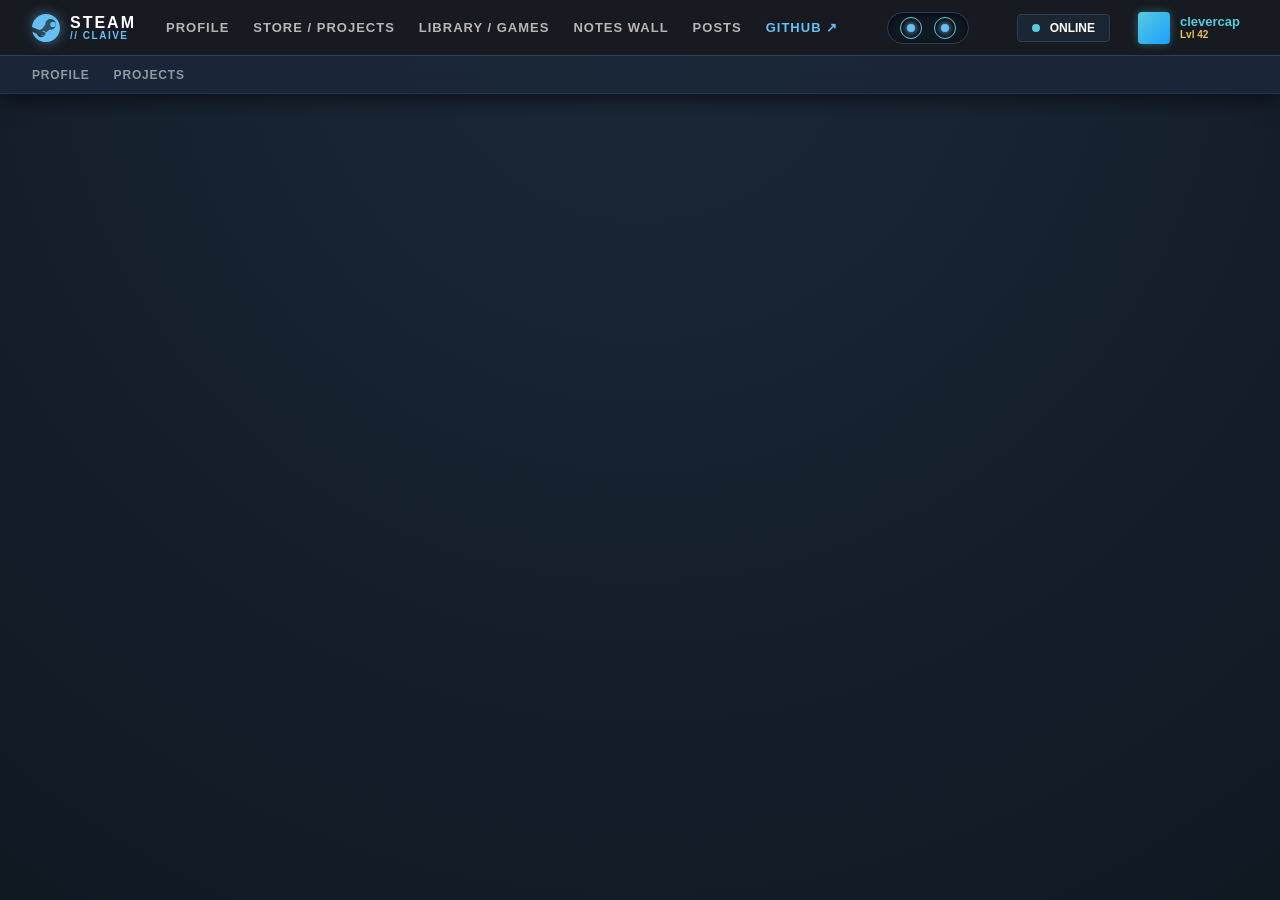
==== index.html @ 46516ee0 "deploy: fda56d8fa403766b43c01197cdeea04c32c87cc4" ====
<!doctype html>
<html lang="en">
    <head>
        <meta charset="UTF-8" />
        <link rel="icon" type="image/png" href="/logo.png" />
        <link
            href="https://fonts.googleapis.com/css2?family=Indie+Flower&display=swap"
            rel="stylesheet"
        />
        <meta name="viewport" content="width=device-width, initial-scale=1.0" />
        <title>claive</title>
      <script type="module" crossorigin src="/assets/index-CdrqjYF1.js"></script>
      <link rel="stylesheet" crossorigin href="/assets/index-Cmm6QSzt.css">
    </head>
    <body>
        <div id="root"></div>
    </body>
</html>
---- assets/index-Cmm6QSzt.css ----
@font-face{font-family:Motiva Sans;src:url(https://store.cloudflare.steamstatic.com/public/shared/fonts/MotivaSans-Regular.woff) format("woff");font-weight:400;font-style:normal}@font-face{font-family:Motiva Sans;src:url(https://store.cloudflare.steamstatic.com/public/shared/fonts/MotivaSans-Medium.woff) format("woff");font-weight:500;font-style:normal}@font-face{font-family:Motiva Sans;src:url(https://store.cloudflare.steamstatic.com/public/shared/fonts/MotivaSans-Bold.woff) format("woff");font-weight:700;font-style:normal}@font-face{font-family:Motiva Sans;src:url(https://store.cloudflare.steamstatic.com/public/shared/fonts/MotivaSans-ExtraBold.woff) format("woff");font-weight:800;font-style:normal}*{margin:0;padding:0;box-sizing:border-box}:root{--steam-bg-dark: #101822;--steam-bg-main: #1b2838;--steam-bg-card: #171a21;--steam-bg-card-alt: rgba(23, 26, 33, .85);--steam-border: #2a3f5a;--steam-border-glow: #66c0f4;--steam-cyan: #66c0f4;--steam-blue-active: #1a9fff;--steam-green: #90ba3c;--steam-green-btn: linear-gradient(90deg, #a4d007 0%, #537009 100%);--steam-text-muted: #8f98a0;--steam-text-light: #c6d4df;--steam-text-white: #ffffff;--steam-online-blue: #57cbde}body{margin:0;padding:0;background-color:var(--steam-bg-main);background-image:radial-gradient(circle at 50% 0%,#1b2838,#101822);background-attachment:fixed;color:var(--steam-text-light);font-family:Motiva Sans,-apple-system,BlinkMacSystemFont,Segoe UI,Roboto,sans-serif;min-height:100vh;overflow-x:hidden}a{color:inherit;text-decoration:none}button{font-family:Motiva Sans,-apple-system,BlinkMacSystemFont,Segoe UI,Roboto,sans-serif;cursor:pointer}::-webkit-scrollbar{width:10px;height:10px}::-webkit-scrollbar-track{background:#101822}::-webkit-scrollbar-thumb{background:#2a3f5a;border-radius:4px;border:2px solid #101822}::-webkit-scrollbar-thumb:hover{background:#66c0f4}.loading{display:flex;justify-content:center;align-items:center;min-height:80vh;font-size:1.5rem;color:var(--steam-text-muted)}.error{display:flex;justify-content:center;align-items:center;min-height:80vh;font-size:1.2rem;color:#ff6b6b}.notes-page{min-height:100vh;background:linear-gradient(135deg,#111313,#181b1b);position:relative;padding:40px 20px 20px}.notes-header{text-align:center;color:#e4e7e7;margin-bottom:60px}.notes-header h1{font-size:3rem;margin:0;font-weight:400;text-shadow:2px 2px 4px rgba(0,0,0,.5);text-transform:lowercase}.note-pack{position:fixed;top:120px;right:40px;z-index:100}.take-note-btn{background:#303636;border:none;padding:15px 30px;font-size:1rem;cursor:pointer;border-radius:12px;box-shadow:0 4px 15px #0006;transition:all .2s ease;color:#e4e7e7;font-weight:600;border:1px solid rgba(201,207,207,.1);text-transform:lowercase}.take-note-btn:hover{transform:translateY(-2px);box-shadow:0 6px 20px #0009;background:#495050}.note-form{background:#495050;padding:24px;border-radius:12px;margin-top:12px;box-shadow:0 4px 20px #00000080;width:320px;border:1px solid rgba(201,207,207,.1)}.note-form textarea{width:100%;min-height:100px;padding:12px;border:2px solid #616b6b;border-radius:8px;font-family:inherit;resize:vertical;margin-bottom:12px;background:#303636;color:#e4e7e7;font-size:.95rem}.note-form input{width:100%;padding:12px;border:2px solid #616b6b;border-radius:8px;margin-bottom:12px;background:#303636;color:#e4e7e7;font-size:.95rem}.note-form textarea:focus,.note-form input:focus{outline:none;border-color:#798686}.note-form textarea::placeholder,.note-form input::placeholder{color:#949e9e}.form-actions{display:flex;gap:10px}.form-actions button{flex:1;padding:12px;border:none;border-radius:8px;cursor:pointer;font-weight:600;font-size:.95rem;transition:all .2s ease;text-transform:lowercase}.form-actions button[type=submit]{background:#798686;color:#f2f3f3}.form-actions button[type=submit]:hover{background:#616b6b}.form-actions button[type=button]{background:#949e9e;color:#181b1b}.form-actions button[type=button]:hover{background:#afb6b6}.notes-wall{position:relative;min-height:70vh;margin-top:20px;padding:20px}.sticky-note{position:absolute;width:220px;min-height:180px;padding:24px;box-shadow:0 6px 16px #00000080;cursor:move;transition:all .2s ease;transform:rotate(-2deg);font-family:Indie Flower,cursive;color:#111313;border-radius:4px}.sticky-note:nth-child(2n){transform:rotate(2deg)}.sticky-note:nth-child(3n){transform:rotate(-1deg)}.sticky-note:hover{transform:rotate(0) scale(1.05);box-shadow:0 10px 24px #000000b3;z-index:10}.note-content p{margin:0 0 12px;word-wrap:break-word;font-size:1rem;line-height:1.5}.note-sender{display:block;font-size:.9rem;font-style:italic;opacity:.8;margin-top:12px;text-transform:lowercase}.admin-badge{background:#495050;color:#e4e7e7;padding:6px 12px;border-radius:16px;font-size:.75rem;position:absolute;top:-12px;right:-12px;box-shadow:0 2px 8px #00000080;font-family:Times New Roman,Times,serif;text-transform:lowercase}.note-modal{position:fixed;inset:0;background:#111313f2;display:flex;align-items:center;justify-content:center;z-index:1000}.modal-content{background:#495050;color:#e4e7e7;padding:40px;border-radius:16px;max-width:550px;width:90%;position:relative;box-shadow:0 12px 48px #000c;border:1px solid rgba(201,207,207,.1)}.close-btn{position:absolute;top:12px;right:16px;background:none;border:none;font-size:2rem;cursor:pointer;color:#949e9e;transition:color .2s ease;font-family:Arial,sans-serif}.close-btn:hover{color:#e4e7e7}.modal-content h3{margin-top:0;color:#c9cfcf;font-weight:400;font-size:1.5rem;text-transform:lowercase}.modal-message{font-size:1.15rem;line-height:1.7;margin:24px 0;color:#e4e7e7}.modal-content small{color:#949e9e;font-size:.85rem}.admin-reply{background:#303636;padding:24px;border-radius:12px;margin-top:24px;border-left:4px solid #798686}.admin-reply h4{margin-top:0;color:#afb6b6;font-weight:400;font-size:1.2rem;text-transform:lowercase}.admin-reply p{color:#e4e7e7;line-height:1.6}@media(max-width:900px){.notes-header h1{font-size:2.5rem}.note-pack{top:100px;right:24px}.note-form{width:280px}.sticky-note{width:200px;min-height:160px;padding:20px}}@media(max-width:600px){.notes-page{padding:30px 16px 16px}.notes-header{margin-bottom:40px}.notes-header h1{font-size:2rem}.note-pack{position:static;margin:0 auto 30px;width:fit-content}.note-form{width:100%;max-width:320px}.sticky-note{width:180px;min-height:140px;padding:18px}.note-content p{font-size:.9rem}.modal-content{padding:32px 24px}}.coming-soon-page{min-height:calc(100vh - 73px);display:flex;align-items:center;justify-content:center;background:linear-gradient(135deg,#111313,#181b1b)}.coming-soon-content{text-align:center;padding:40px}.coming-soon-title{font-size:5rem;font-weight:400;color:#e4e7e7;margin:0 0 20px;text-transform:lowercase;letter-spacing:2px}.coming-soon-subtitle{font-size:1.5rem;color:#949e9e;margin:0 0 40px;text-transform:lowercase}.dots{display:flex;justify-content:center;gap:12px}.dot{width:12px;height:12px;background:#616b6b;border-radius:50%;animation:bounce 1.4s infinite ease-in-out}.dot:nth-child(1){animation-delay:-.32s}.dot:nth-child(2){animation-delay:-.16s}@keyframes bounce{0%,80%,to{transform:scale(0);opacity:.5}40%{transform:scale(1);opacity:1}}@media(max-width:900px){.coming-soon-title{font-size:4rem}.coming-soon-subtitle{font-size:1.3rem}}@media(max-width:600px){.coming-soon-title{font-size:3rem}.coming-soon-subtitle{font-size:1.1rem}}@font-face{font-family:Motiva Sans;src:url(https://store.cloudflare.steamstatic.com/public/shared/fonts/MotivaSans-Regular.woff) format("woff");font-weight:400;font-style:normal}@font-face{font-family:Motiva Sans;src:url(https://store.cloudflare.steamstatic.com/public/shared/fonts/MotivaSans-Medium.woff) format("woff");font-weight:500;font-style:normal}@font-face{font-family:Motiva Sans;src:url(https://store.cloudflare.steamstatic.com/public/shared/fonts/MotivaSans-Bold.woff) format("woff");font-weight:700;font-style:normal}@font-face{font-family:Motiva Sans;src:url(https://store.cloudflare.steamstatic.com/public/shared/fonts/MotivaSans-ExtraBold.woff) format("woff");font-weight:800;font-style:normal}.steam-container{display:flex;flex-direction:column;height:calc(100vh - 94px);background-color:#101822;color:#c6d4df;font-family:Motiva Sans,-apple-system,BlinkMacSystemFont,Segoe UI,Roboto,Oxygen,Ubuntu,Cantarell,Open Sans,sans-serif;overflow:hidden}.steam-topbar{display:flex;align-items:center;justify-content:space-between;background:#171a21;padding:8px 24px;border-bottom:1px solid #2a3f5a;height:48px;box-sizing:border-box}.steam-nav-item{color:#8f98a0;font-size:14px;font-weight:700;letter-spacing:1px;text-transform:uppercase;cursor:pointer;transition:color .2s ease}.steam-nav-item:hover,.steam-nav-item.active{color:#fff}.steam-nav-item.active{border-bottom:2px solid #1a9fff;padding-bottom:2px}.steam-user-profile{display:flex;align-items:center;gap:10px;font-size:13px;color:#66c0f4;font-weight:600}.steam-avatar{width:28px;height:28px;border-radius:4px;border:1px solid #57cbde}.steam-body{display:flex;flex:1;overflow:hidden}.steam-sidebar{width:300px;min-width:260px;background:#171a21;border-right:1px solid #2a3f5a;display:flex;flex-direction:column;-webkit-user-select:none;user-select:none}.steam-sidebar-header{padding:12px 16px;border-bottom:1px solid #222b35;display:flex;flex-direction:column;gap:10px}.steam-search-box{display:flex;align-items:center;background:#2a3f5a55;border:1px solid #324765;border-radius:4px;padding:6px 10px;gap:8px}.steam-search-box input{background:transparent;border:none;color:#fff;font-size:13px;width:100%;outline:none}.steam-add-btn{background:linear-gradient(135deg,#2a475e,#1b2838);border:1px solid #66c0f4;color:#66c0f4;padding:6px 12px;border-radius:4px;font-size:12px;font-weight:600;cursor:pointer;transition:all .2s ease;text-align:center}.steam-add-btn:hover{background:#66c0f4;color:#101822}.steam-game-list{flex:1;overflow-y:auto;padding:8px 0}.steam-category{margin-bottom:16px}.steam-category-header{padding:6px 16px;font-size:11px;font-weight:700;letter-spacing:1px;color:#8f98a0;text-transform:uppercase;display:flex;align-items:center;justify-content:space-between}.steam-game-item{display:flex;align-items:center;padding:8px 16px;gap:10px;cursor:pointer;transition:background .15s ease}.steam-game-item:hover{background:#2a3f5a33}.steam-game-item.selected{background:linear-gradient(90deg,#2a475e,#1b2838);border-left:3px solid #66c0f4;color:#fff}.steam-game-icon{width:24px;height:24px;border-radius:3px;object-fit:cover;background:#2a3f5a}.steam-game-title{font-size:13px;font-weight:500;white-space:nowrap;overflow:hidden;text-overflow:ellipsis;flex:1}.steam-fav-star{color:#e5c158;font-size:12px}.steam-content{flex:1;display:flex;flex-direction:column;overflow-y:auto;background:#1b2838}.steam-hero{position:relative;min-height:280px;background-size:cover;background-position:center top;display:flex;flex-direction:column;justify-content:flex-end;padding:30px 40px;box-sizing:border-box}.steam-hero-overlay{position:absolute;inset:0;background:linear-gradient(to bottom,#10182233,#1b2838f2)}.steam-hero-details{position:relative;z-index:2;display:flex;flex-direction:column;gap:16px}.steam-game-headline-title{font-size:42px;font-weight:800;color:#fff;margin:0;text-shadow:0 2px 10px rgba(0,0,0,.7);letter-spacing:.5px}.steam-action-bar{display:flex;align-items:center;gap:24px;background:#101822bf;-webkit-backdrop-filter:blur(10px);backdrop-filter:blur(10px);padding:12px 24px;border-radius:6px;border:1px solid rgba(255,255,255,.1);width:fit-content}.steam-play-btn{display:flex;align-items:center;gap:10px;background:linear-gradient(90deg,#a4d007,#537009);color:#fff;font-family:Motiva Sans,-apple-system,BlinkMacSystemFont,Segoe UI,Roboto,sans-serif;font-size:17px;font-weight:800;letter-spacing:1.5px;text-transform:uppercase;padding:10px 28px;border-radius:4px;border:none;cursor:pointer;box-shadow:0 4px 15px #a4d0074d;transition:transform .15s ease,box-shadow .15s ease}.steam-play-btn:hover{transform:translateY(-1px);box-shadow:0 6px 20px #a4d00780}.steam-stat-box{display:flex;flex-direction:column}.steam-stat-label{font-size:11px;color:#8f98a0;text-transform:uppercase;font-weight:600}.steam-stat-value{font-size:14px;color:#c6d4df;font-weight:700}.steam-rating-badge{background:#2a475e;color:#66c0f4;padding:4px 10px;border-radius:4px;font-size:12px;font-weight:700;border:1px solid #66c0f4}.steam-review-container{max-width:800px;margin:30px auto;padding:0 30px;width:100%;box-sizing:border-box}.telegraph-article{background:#171a21;border:1px solid #2a3f5a;border-radius:8px;padding:40px;box-shadow:0 10px 30px #0006}.telegraph-title{font-size:28px;font-weight:700;color:#fff;margin-bottom:8px;line-height:1.3}.telegraph-meta{display:flex;align-items:center;gap:12px;font-size:13px;color:#8f98a0;margin-bottom:24px;padding-bottom:16px;border-bottom:1px solid #2a3f5a}.telegraph-author{color:#66c0f4;font-weight:600}.telegraph-body{font-size:16px;line-height:1.8;color:#dcdedf}.telegraph-body p{margin-bottom:20px}.telegraph-body h3{font-size:20px;color:#66c0f4;margin-top:30px;margin-bottom:12px}.telegraph-media-card{margin:24px 0;text-align:center}.telegraph-media-card img{max-width:100%;border-radius:6px;box-shadow:0 8px 24px #00000080;border:1px solid #2a3f5a}.telegraph-media-caption{font-size:12px;color:#8f98a0;margin-top:8px;font-style:italic}.steam-modal-overlay{position:fixed;inset:0;background:#000000bf;-webkit-backdrop-filter:blur(5px);backdrop-filter:blur(5px);display:flex;align-items:center;justify-content:center;z-index:1000}.steam-modal{background:#171a21;border:1px solid #66c0f4;border-radius:8px;width:420px;padding:24px;box-shadow:0 10px 40px #000c;display:flex;flex-direction:column;gap:16px}.steam-modal h3{color:#fff;margin:0;font-size:18px}.steam-modal input{background:#101822;border:1px solid #2a3f5a;color:#fff;padding:10px 14px;border-radius:4px;font-size:14px;outline:none}.steam-modal-actions{display:flex;justify-content:flex-end;gap:10px}.steam-header-wrapper{position:sticky;top:0;z-index:1000;width:100%;box-shadow:0 4px 20px #0009;-webkit-user-select:none;user-select:none}.steam-main-navbar{display:flex;justify-content:space-between;align-items:center;padding:0 32px;height:56px;background:#171a21;border-bottom:1px solid #2a3f5a;box-sizing:border-box}.steam-nav-left{display:flex;align-items:center;gap:28px}.steam-logo-brand{display:flex;align-items:center;gap:10px;color:#fff;text-decoration:none;transition:transform .2s ease}.steam-logo-brand:hover{transform:scale(1.02)}.steam-icon-svg{color:#66c0f4;filter:drop-shadow(0 0 6px rgba(102,192,244,.6))}.steam-brand-text{display:flex;flex-direction:column;line-height:1}.brand-primary{font-size:16px;font-weight:800;letter-spacing:2px;color:#fff}.brand-secondary{font-size:10px;font-weight:700;letter-spacing:1.5px;color:#66c0f4}.steam-nav-links{display:flex;align-items:center;gap:20px}.steam-nav-tab{color:#b8b6b4;font-size:13px;font-weight:700;letter-spacing:1px;text-transform:uppercase;text-decoration:none;padding:18px 2px;position:relative;transition:all .2s ease}.steam-nav-tab:hover{color:#fff}.steam-nav-tab.active{color:#fff;border-bottom:3px solid #1a9fff;text-shadow:0 0 10px rgba(26,159,255,.5)}.steam-nav-tab.external{color:#66c0f4}.steam-nav-tab.external:hover{color:#57cbde}.steam-eyes-hud{display:flex;align-items:center;gap:12px;background:#101822;border:1px solid #2a3f5a;padding:4px 12px;border-radius:16px;box-shadow:inset 0 2px 6px #0009}.eye-socket{width:22px;height:22px;background:#171a21;border:1px solid #57cbde;border-radius:50%;display:flex;align-items:center;justify-content:center;box-shadow:inset 0 1px 4px #000c}.eye-pupil{width:8px;height:8px;background:#66c0f4;border-radius:50%;box-shadow:0 0 6px #66c0f4;transition:transform .05s ease}.steam-nav-right{display:flex;align-items:center;gap:20px}.steam-spotify-widget{display:flex;align-items:center;gap:10px;padding:6px 14px;border-radius:4px;font-size:12px;text-decoration:none;transition:all .2s ease;max-width:280px}.steam-spotify-widget.in-game{background:#90ba3c26;border:1px solid #90ba3c;box-shadow:0 0 10px #90ba3c33}.steam-spotify-widget.in-game:hover{background:#90ba3c40;box-shadow:0 0 15px #90ba3c66}.steam-spotify-widget.idle{background:#2a3f5a4d;border:1px solid #2a3f5a;color:#8f98a0}.steam-spotify-widget.idle:hover{background:#2a3f5a80;color:#c6d4df}.spotify-status-indicator{display:flex;align-items:center;gap:6px}.status-dot{width:8px;height:8px;border-radius:50%}.steam-spotify-widget.in-game .status-dot{background:#90ba3c;box-shadow:0 0 8px #90ba3c;animation:pulse-dot 1.5s infinite}.steam-spotify-widget.idle .status-dot{background:#57cbde}@keyframes pulse-dot{0%,to{opacity:1;transform:scale(1)}50%{opacity:.5;transform:scale(.85)}}.status-label{font-size:10px;font-weight:800;letter-spacing:.5px}.steam-spotify-widget.in-game .status-label{color:#a4d007}.spotify-track-info{display:flex;align-items:center;gap:4px;overflow:hidden;white-space:nowrap}.spotify-song{font-weight:700;color:#fff;overflow:hidden;text-overflow:ellipsis}.spotify-artist{color:#c6d4df;font-weight:500}.steam-user-profile-badge{display:flex;align-items:center;gap:10px;text-decoration:none;padding:4px 8px;border-radius:4px;transition:background .2s ease}.steam-user-profile-badge:hover{background:#2a3f5a66}.user-avatar-frame{width:32px;height:32px;position:relative;border-radius:4px;padding:1px;background:linear-gradient(135deg,#57cbde,#1a9fff);box-shadow:0 0 8px #57cbde66}.user-avatar-img{width:100%;height:100%;border-radius:3px;object-fit:cover;display:block}.user-details{display:flex;flex-direction:column}.user-name{font-size:13px;font-weight:700;color:#57cbde;line-height:1.1}.user-level{font-size:10px;font-weight:800;color:#e5c158}.steam-sub-navbar{background:#1b2838f2;-webkit-backdrop-filter:blur(10px);backdrop-filter:blur(10px);height:38px;border-bottom:1px solid rgba(42,63,90,.6);padding:0 32px;display:flex;align-items:center}.steam-subnav-container{display:flex;align-items:center;gap:24px}.steam-subnav-item{color:#8f98a0;font-size:12px;font-weight:700;letter-spacing:.8px;text-transform:uppercase;text-decoration:none;transition:color .15s ease}.steam-subnav-item:hover,.steam-subnav-item.active{color:#fff}.steam-subnav-item.active{color:#66c0f4;border-bottom:2px solid #66c0f4;padding-bottom:2px}@media(max-width:1024px){.steam-eyes-hud{display:none}}@media(max-width:768px){.steam-main-navbar{padding:0 16px}.steam-nav-links{gap:12px}.steam-nav-tab{font-size:11px}.spotify-track-info{max-width:120px}.steam-sub-navbar{padding:0 16px;overflow-x:auto}}.steam-profile-page{max-width:1160px;margin:0 auto;padding:24px 20px 60px;box-sizing:border-box;color:#c6d4df;font-family:Motiva Sans,-apple-system,BlinkMacSystemFont,Segoe UI,Roboto,sans-serif;position:relative}.steam-toast{position:fixed;bottom:30px;right:30px;background:#171a21;border:1px solid #66c0f4;color:#fff;padding:14px 24px;border-radius:6px;box-shadow:0 10px 30px #000c,0 0 15px #66c0f44d;z-index:2000;font-weight:700;font-size:14px;animation:slideInRight .3s ease}@keyframes slideInRight{0%{transform:translate(100%);opacity:0}to{transform:translate(0);opacity:1}}.steam-profile-header-wrapper{position:relative;border-radius:8px 8px 0 0;overflow:hidden;border:1px solid #2a3f5a;background:#171a21;margin-bottom:24px;box-shadow:0 8px 30px #00000080}.steam-profile-bg{position:absolute;inset:0;background-size:cover;background-position:center center;opacity:.35;filter:blur(1px)}.steam-profile-header-content{position:relative;z-index:2;display:flex;gap:28px;padding:32px;background:linear-gradient(180deg,#171a2166,#1b2838f2);-webkit-backdrop-filter:blur(6px);backdrop-filter:blur(6px);box-sizing:border-box}.steam-avatar-box{display:flex;flex-direction:column;align-items:center;gap:10px}.steam-avatar-frame-glow{width:164px;height:164px;padding:4px;background:linear-gradient(135deg,#57cbde,#1a9fff,#57cbde);border-radius:6px;box-shadow:0 0 20px #57cbde80;transition:transform .3s ease}.steam-avatar-frame-glow:hover{transform:scale(1.02);box-shadow:0 0 30px #57cbdecc}.steam-avatar-large{width:100%;height:100%;border-radius:4px;object-fit:cover;display:block}.steam-status-badge{font-size:11px;font-weight:800;letter-spacing:1px;padding:3px 12px;border-radius:3px;text-transform:uppercase}.steam-status-badge.online{background:#57cbde;color:#101822;box-shadow:0 0 10px #57cbde99}.steam-user-headline{flex:1;display:flex;flex-direction:column;gap:16px}.steam-user-title-row{display:flex;align-items:baseline;gap:12px;flex-wrap:wrap}.steam-persona-name{font-size:32px;font-weight:800;color:#fff;margin:0;text-shadow:0 2px 10px rgba(0,0,0,.8)}.steam-handle{font-size:14px;color:#8f98a0;font-weight:500}.steam-location-flag{font-size:12px;background:#2a3f5a80;color:#66c0f4;padding:2px 8px;border-radius:4px;border:1px solid #2a3f5a;font-weight:600}.steam-summary-box{background:#101822cc;border:1px solid #2a3f5a;border-radius:6px;padding:16px 20px;box-shadow:inset 0 2px 6px #00000080;display:flex;flex-direction:column;gap:12px}.steam-typing-wrapper{color:#66c0f4;font-size:18px;font-weight:700;border-bottom:1px solid rgba(42,63,90,.5);padding-bottom:8px}.steam-bio-details{font-size:14px;line-height:1.6;color:#c6d4df;display:flex;flex-direction:column;gap:8px}.steam-bio-details strong{color:#fff}.steam-tech-badges{display:flex;flex-wrap:wrap;gap:8px;margin-top:6px}.tech-tag{background:#2a475e;color:#66c0f4;font-size:11px;font-weight:700;padding:3px 10px;border-radius:4px;border:1px solid rgba(102,192,244,.3)}.steam-profile-right-actions{display:flex;flex-direction:column;align-items:flex-end;gap:16px;min-width:200px}.steam-level-container{display:flex;align-items:center;gap:10px;background:#101822b3;border:1px solid #2a3f5a;padding:6px 14px;border-radius:20px}.level-label{font-size:14px;font-weight:700;color:#8f98a0;text-transform:uppercase}.level-badge-circle{width:38px;height:38px;border-radius:50%;border:2px solid #e5c158;color:#e5c158;display:flex;align-items:center;justify-content:center;font-size:16px;font-weight:800;box-shadow:0 0 10px #e5c15866}.steam-badge-preview-box{display:flex;align-items:center;gap:10px;background:#171a21;border:1px solid #2a3f5a;padding:8px 12px;border-radius:6px;width:100%;box-sizing:border-box}.badge-icon{font-size:24px}.badge-info{display:flex;flex-direction:column}.badge-title{font-size:12px;font-weight:700;color:#fff}.badge-xp{font-size:10px;color:#8f98a0}.steam-action-buttons-group{display:flex;flex-direction:column;gap:8px;width:100%}.steam-btn{padding:8px 16px;border-radius:4px;font-size:12px;font-weight:700;text-align:center;border:none;cursor:pointer;transition:all .2s ease;text-transform:uppercase;letter-spacing:.5px}.steam-btn.primary{background:linear-gradient(90deg,#2a475e,#1b2838);border:1px solid #66c0f4;color:#66c0f4}.steam-btn.primary:hover{background:#66c0f4;color:#101822}.steam-btn.secondary{background:#2a3f5a66;border:1px solid #2a3f5a;color:#c6d4df}.steam-btn.secondary:hover{background:#2a3f5acc;color:#fff}.steam-btn.award{background:linear-gradient(90deg,#e5c158,#a4d007);color:#101822;font-weight:800;box-shadow:0 2px 10px #e5c1584d}.steam-btn.award:hover{transform:translateY(-1px);box-shadow:0 4px 15px #e5c15880}.steam-profile-body-container{display:flex;gap:24px}.steam-main-col{flex:1;display:flex;flex-direction:column;gap:24px}.steam-sidebar-col{width:300px;display:flex;flex-direction:column;gap:20px}.steam-showcase-box{background:#171a21;border:1px solid #2a3f5a;border-radius:6px;overflow:hidden;box-shadow:0 4px 16px #0006}.steam-showcase-header{background:#1b2838e6;padding:12px 20px;border-bottom:1px solid #2a3f5a;display:flex;justify-content:space-between;align-items:center}.showcase-title{font-size:13px;font-weight:800;color:#66c0f4;letter-spacing:1px}.showcase-count{font-size:11px;color:#8f98a0;font-weight:700}.steam-projects-grid{padding:20px;display:flex;flex-direction:column;gap:16px}.steam-project-card{display:flex;background:#101822;border:1px solid #2a3f5a;border-radius:6px;overflow:hidden;transition:transform .2s ease,border-color .2s ease}.steam-project-card:hover{transform:translateY(-2px);border-color:#66c0f4}.project-banner{width:220px;min-height:120px;background-size:cover;background-position:center;position:relative;display:flex;align-items:flex-start;padding:10px}.project-banner.zakoweb{background-image:linear-gradient(135deg,#1b2838,#2a475e)}.project-banner.plate{background-image:linear-gradient(135deg,#101822,#1b2838)}.project-banner.portfolio{background-image:linear-gradient(135deg,#2a475e,#101822)}.project-badge{background:#101822d9;color:#66c0f4;font-size:9px;font-weight:800;padding:3px 8px;border-radius:3px;border:1px solid #2a3f5a;letter-spacing:.5px}.project-details{flex:1;padding:16px;display:flex;flex-direction:column;gap:8px}.project-name{font-size:18px;font-weight:800;color:#fff;margin:0}.project-desc{font-size:13px;color:#8f98a0;line-height:1.5;margin:0}.project-stats-row{display:flex;gap:16px;font-size:11px;color:#66c0f4;font-weight:700}.project-action{margin-top:4px}.steam-play-btn-green{display:inline-flex;align-items:center;gap:8px;background:linear-gradient(90deg,#a4d007,#537009);color:#fff;font-size:13px;font-weight:800;letter-spacing:1px;padding:8px 18px;border-radius:4px;text-decoration:none;box-shadow:0 4px 12px #a4d0074d;transition:all .2s ease}.steam-play-btn-green:hover{transform:translateY(-1px);box-shadow:0 6px 18px #a4d00780}.steam-achievements-grid{padding:20px;display:grid;grid-template-columns:repeat(auto-fill,minmax(240px,1fr));gap:16px}.achievement-item{display:flex;align-items:center;gap:12px;background:#101822;border:1px solid #2a3f5a;padding:12px;border-radius:6px;transition:background .2s ease}.achievement-item:hover{background:#2a3f5a4d}.achievement-icon{width:42px;height:42px;border-radius:6px;display:flex;align-items:center;justify-content:center;font-size:22px;box-shadow:inset 0 2px 6px #0009}.achievement-icon.gold{background:#e5c158;border:1px solid #ffffff}.achievement-icon.diamond{background:#57cbde;border:1px solid #ffffff}.achievement-icon.cyan{background:#1a9fff;border:1px solid #ffffff}.achievement-icon.green{background:#90ba3c;border:1px solid #ffffff}.achievement-icon.purple{background:#9b51e0;border:1px solid #ffffff}.achievement-icon.red{background:#eb5757;border:1px solid #ffffff}.achievement-info{display:flex;flex-direction:column}.achieve-title{font-size:13px;font-weight:700;color:#fff}.achieve-desc{font-size:11px;color:#8f98a0}.achieve-unlocked{font-size:9px;color:#66c0f4;margin-top:2px}.steam-activity-list{padding:16px 20px;display:flex;flex-direction:column;gap:12px}.activity-item{display:flex;align-items:center;gap:14px;background:#101822;padding:12px 16px;border-radius:4px;border:1px solid #2a3f5a}.activity-icon{font-size:20px}.activity-details{display:flex;flex-direction:column}.activity-title{font-size:13px;font-weight:700;color:#fff}.activity-meta{font-size:11px;color:#8f98a0}.steam-comment-form{padding:20px;border-bottom:1px solid #2a3f5a;display:flex;flex-direction:column;gap:12px}.comment-form-row{width:100%}.steam-input{background:#101822;border:1px solid #2a3f5a;color:#fff;padding:10px 14px;border-radius:4px;font-size:13px;width:100%;box-sizing:border-box;outline:none}.steam-input:focus,.steam-textarea:focus{border-color:#66c0f4}.steam-textarea{background:#101822;border:1px solid #2a3f5a;color:#fff;padding:12px 14px;border-radius:4px;font-size:13px;width:100%;min-height:80px;resize:vertical;box-sizing:border-box;outline:none;font-family:inherit}.comment-form-actions{display:flex;justify-content:flex-end}.steam-comments-list{padding:20px;display:flex;flex-direction:column;gap:16px}.steam-comment-item{display:flex;gap:14px;background:#101822;padding:14px;border-radius:6px;border:1px solid #2a3f5a}.comment-avatar{width:38px;height:38px;border-radius:4px;border:1px solid #66c0f4}.comment-body{flex:1;display:flex;flex-direction:column;gap:6px}.comment-header{display:flex;justify-content:space-between;align-items:center}.comment-author{font-size:13px;font-weight:700;color:#66c0f4}.comment-date{font-size:11px;color:#8f98a0}.comment-text{font-size:13px;color:#c6d4df;line-height:1.5;margin:0}.comment-reply{margin-top:8px;background:#2a3f5a66;padding:8px 12px;border-radius:4px;border-left:3px solid #66c0f4;font-size:12px;display:flex;gap:6px}.reply-author{font-weight:700;color:#57cbde}.reply-text{color:#fff}.no-comments{color:#8f98a0;font-size:13px;text-align:center;padding:20px}.steam-side-card{background:#171a21;border:1px solid #2a3f5a;border-radius:6px;padding:16px;box-shadow:0 4px 16px #0006}.side-card-header{font-size:12px;font-weight:800;color:#66c0f4;letter-spacing:1px;margin-bottom:12px;display:flex;justify-content:space-between;align-items:center}.card-count{color:#8f98a0;font-size:11px}.status-indicator-box{display:flex;align-items:center;gap:12px}.status-bullet{width:12px;height:12px;border-radius:50%}.status-indicator-box.online .status-bullet{background:#57cbde;box-shadow:0 0 10px #57cbde}.status-text{display:flex;flex-direction:column;line-height:1.3}.status-text strong{font-size:14px;color:#57cbde}.status-text span{font-size:11px;color:#8f98a0}.badges-grid{display:grid;grid-template-columns:repeat(3,1fr);gap:10px}.badge-square{background:#101822;border:1px solid #2a3f5a;border-radius:4px;height:50px;display:flex;align-items:center;justify-content:center;font-size:24px;cursor:pointer;transition:transform .2s ease,border-color .2s ease}.badge-square:hover{transform:scale(1.08);border-color:#66c0f4}.steam-stats-list{list-style:none;padding:0;margin:0;display:flex;flex-direction:column;gap:10px}.steam-stats-list li{display:flex;justify-content:space-between;font-size:13px;color:#8f98a0}.stat-val{color:#fff;font-weight:700}.social-links-list{display:flex;flex-direction:column;gap:8px}.social-link-item{display:flex;justify-content:space-between;align-items:center;background:#101822;border:1px solid #2a3f5a;padding:10px 14px;border-radius:4px;font-size:13px;color:#c6d4df;text-decoration:none;transition:all .2s ease}.social-link-item:hover{background:#2a3f5a66;color:#66c0f4;border-color:#66c0f4}.friends-avatars-grid{display:grid;grid-template-columns:repeat(3,1fr);gap:10px}.friend-avatar-item img{width:100%;height:60px;border-radius:4px;border:1px solid #57cbde;object-fit:cover;background:#101822}.steam-modal-overlay{position:fixed;inset:0;background:#000c;-webkit-backdrop-filter:blur(5px);backdrop-filter:blur(5px);display:flex;align-items:center;justify-content:center;z-index:2000}.steam-modal-card{background:#171a21;border:1px solid #66c0f4;border-radius:8px;width:480px;max-width:90%;padding:24px;box-shadow:0 10px 40px #000000e6,0 0 20px #66c0f466;display:flex;flex-direction:column;gap:16px}.modal-header{display:flex;justify-content:space-between;align-items:center}.modal-header h2{font-size:20px;color:#fff;margin:0}.close-modal-btn{background:transparent;border:none;color:#8f98a0;font-size:24px;cursor:pointer}.close-modal-btn:hover{color:#fff}.modal-sub{font-size:13px;color:#8f98a0;margin:0}.awards-grid-selection{display:grid;grid-template-columns:repeat(3,1fr);gap:14px}.award-select-item{background:#101822;border:1px solid #2a3f5a;border-radius:6px;padding:16px;display:flex;flex-direction:column;align-items:center;gap:8px;cursor:pointer;transition:all .2s ease}.award-select-item:hover{border-color:#e5c158;transform:translateY(-2px);box-shadow:0 4px 15px #e5c1584d}.award-emoji{font-size:32px}.award-name{font-size:12px;font-weight:700;color:#fff}.award-points{font-size:10px;color:#e5c158}.modal-body-fields{display:flex;flex-direction:column;gap:10px}.modal-body-fields label{font-size:12px;color:#8f98a0;font-weight:700}.modal-footer-actions{display:flex;justify-content:flex-end}@media(max-width:900px){.steam-profile-header-content{flex-direction:column;align-items:center;text-align:center}.steam-user-title-row{justify-content:center}.steam-profile-right-actions{align-items:center;width:100%}.steam-profile-body-container{flex-direction:column}.steam-sidebar-col{width:100%}}.steam-game-collector-grid{padding:16px;display:grid;grid-template-columns:repeat(5,1fr);gap:12px}.steam-collector-item{position:relative;border-radius:4px;overflow:hidden;border:1px solid #2a3f5a;aspect-ratio:2 / 3;display:block;transition:transform .2s ease,border-color .2s ease,box-shadow .2s ease}.steam-collector-item:hover{transform:scale(1.05);border-color:#66c0f4;box-shadow:0 0 15px #66c0f466}.collector-cover{width:100%;height:100%;object-fit:cover;display:block}.collector-overlay{position:absolute;bottom:0;left:0;right:0;background:linear-gradient(180deg,transparent 0%,rgba(16,24,34,.95) 100%);padding:6px 4px;text-align:center}.collector-hours{font-size:11px;font-weight:800;color:#66c0f4;text-shadow:0 1px 4px rgba(0,0,0,.8)}@media(max-width:600px){.steam-game-collector-grid{grid-template-columns:repeat(3,1fr)}}.projects-page{max-width:1400px;margin:0 auto;padding:60px 40px;min-height:calc(100vh - 73px)}.page-title{font-size:3.5rem;font-weight:400;color:#e4e7e7;margin:0 0 50px;text-transform:lowercase;letter-spacing:1px}@media(max-width:900px){.projects-page{padding:40px 24px}.page-title{font-size:2.5rem;margin-bottom:40px}}@media(max-width:600px){.projects-page{padding:30px 20px}.page-title{font-size:2rem;margin-bottom:30px}}.shelf-scroller{display:flex;overflow-x:auto;overflow-y:hidden;gap:24px;padding:20px 0 30px;cursor:grab;scrollbar-width:thin;scrollbar-color:#2a3f5a #101822}.shelf-scroller::-webkit-scrollbar{height:8px}.shelf-scroller::-webkit-scrollbar-track{background:#101822}.shelf-scroller::-webkit-scrollbar-thumb{background:#2a3f5a;border-radius:4px}.shelf-scroller::-webkit-scrollbar-thumb:hover{background:#66c0f4}.shelf-scroller:active{cursor:grabbing}.shelf-empty{padding:60px 20px;text-align:center;color:#8f98a0;font-size:1.2rem}.game-card{width:320px;min-width:320px;background:#171a21;border-radius:6px;overflow:hidden;cursor:pointer;flex-shrink:0;box-shadow:0 8px 24px #00000080;transition:all .25 ease;border:1px solid #2a3f5a}.game-card:hover{transform:translateY(-6px);box-shadow:0 12px 35px #000c,0 0 15px #66c0f44d;border-color:#66c0f4}.game-card img{width:100%;height:180px;object-fit:cover;display:block;background:#101822}.no-cover{width:100%;height:180px;background:linear-gradient(135deg,#1b2838,#101822);display:flex;align-items:center;justify-content:center;color:#66c0f4;font-size:1rem;font-weight:700;text-transform:uppercase;letter-spacing:1px}.game-info{padding:18px;display:flex;flex-direction:column;gap:10px}.game-title{font-size:1.2rem;font-weight:800;color:#fff;letter-spacing:.5px}.opensource-badge{display:inline-block;background:#2a475e;color:#66c0f4;padding:4px 10px;border-radius:4px;font-size:.75rem;font-weight:700;text-transform:uppercase;letter-spacing:.5px;border:1px solid rgba(102,192,244,.4);width:fit-content}@media(max-width:900px){.game-card{width:280px;min-width:280px}.game-card img,.no-cover{height:160px}.game-title{font-size:1.1rem}}@media(max-width:600px){.shelf-scroller{gap:16px}.game-card{width:240px;min-width:240px}.game-card img,.no-cover{height:140px}.game-info{padding:14px}.game-title{font-size:1rem}}
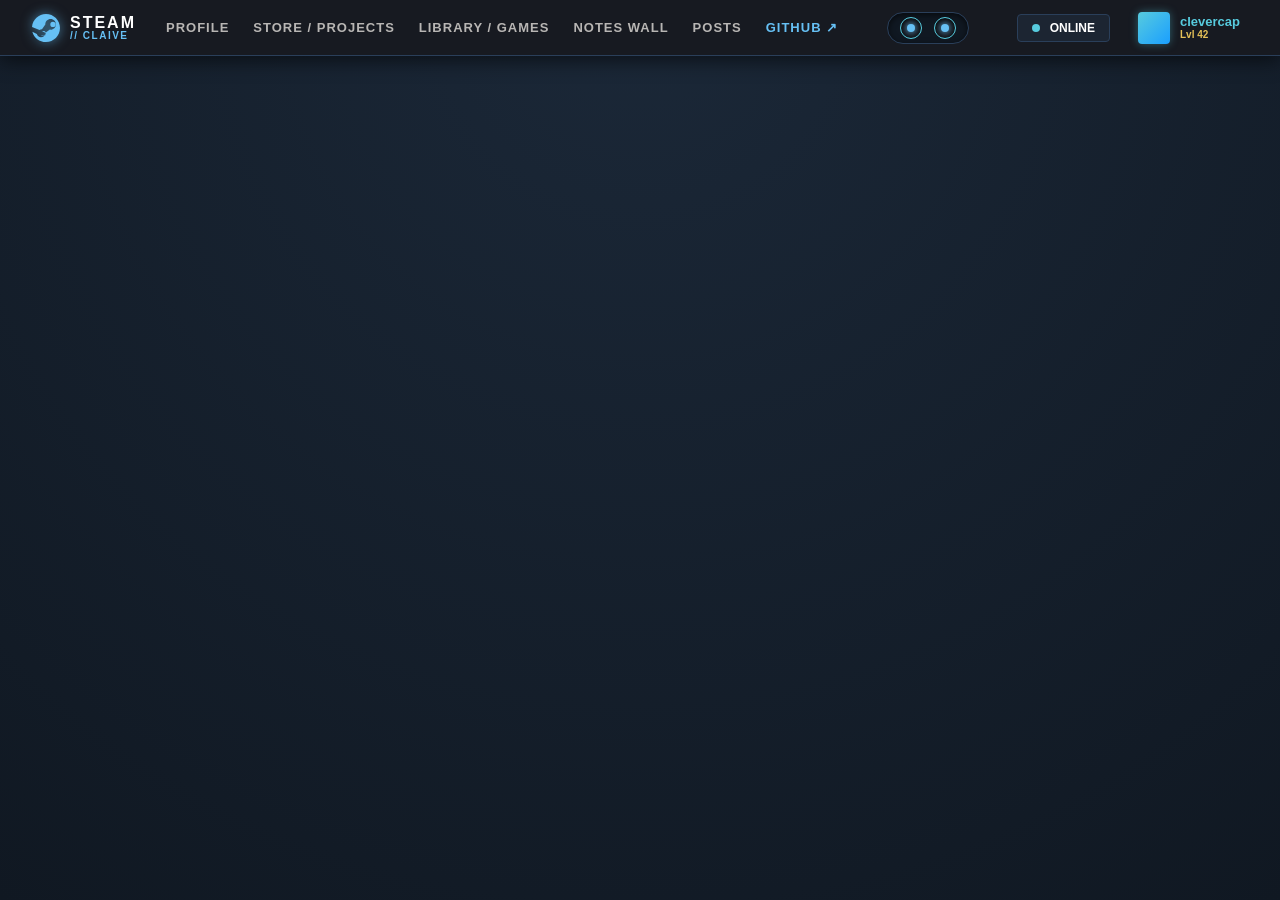
==== commit e3bc3346: "deploy: bde5be9a48dbef1bccec73d170bd0e5d027324d3" ====
--- a/index.html
+++ b/index.html
@@ -9,8 +9,8 @@
         />
         <meta name="viewport" content="width=device-width, initial-scale=1.0" />
         <title>claive</title>
-      <script type="module" crossorigin src="/assets/index-CdrqjYF1.js"></script>
-      <link rel="stylesheet" crossorigin href="/assets/index-Cmm6QSzt.css">
+      <script type="module" crossorigin src="/assets/index-BFXFMsBt.js"></script>
+      <link rel="stylesheet" crossorigin href="/assets/index-Dd0xVH0b.css">
     </head>
     <body>
         <div id="root"></div>
--- a/assets/index-Dd0xVH0b.css
+++ b/assets/index-Dd0xVH0b.css
@@ -0,0 +1 @@
+@font-face{font-family:Motiva Sans;src:url(https://store.cloudflare.steamstatic.com/public/shared/fonts/MotivaSans-Regular.woff) format("woff");font-weight:400;font-style:normal}@font-face{font-family:Motiva Sans;src:url(https://store.cloudflare.steamstatic.com/public/shared/fonts/MotivaSans-Medium.woff) format("woff");font-weight:500;font-style:normal}@font-face{font-family:Motiva Sans;src:url(https://store.cloudflare.steamstatic.com/public/shared/fonts/MotivaSans-Bold.woff) format("woff");font-weight:700;font-style:normal}@font-face{font-family:Motiva Sans;src:url(https://store.cloudflare.steamstatic.com/public/shared/fonts/MotivaSans-ExtraBold.woff) format("woff");font-weight:800;font-style:normal}*{margin:0;padding:0;box-sizing:border-box}:root{--steam-bg-dark: #101822;--steam-bg-main: #1b2838;--steam-bg-card: #171a21;--steam-bg-card-alt: rgba(23, 26, 33, .85);--steam-border: #2a3f5a;--steam-border-glow: #66c0f4;--steam-cyan: #66c0f4;--steam-blue-active: #1a9fff;--steam-green: #90ba3c;--steam-green-btn: linear-gradient(90deg, #a4d007 0%, #537009 100%);--steam-text-muted: #8f98a0;--steam-text-light: #c6d4df;--steam-text-white: #ffffff;--steam-online-blue: #57cbde}body{margin:0;padding:0;background-color:var(--steam-bg-main);background-image:radial-gradient(circle at 50% 0%,#1b2838,#101822);background-attachment:fixed;color:var(--steam-text-light);font-family:Motiva Sans,-apple-system,BlinkMacSystemFont,Segoe UI,Roboto,sans-serif;min-height:100vh;overflow-x:hidden}a{color:inherit;text-decoration:none}button{font-family:Motiva Sans,-apple-system,BlinkMacSystemFont,Segoe UI,Roboto,sans-serif;cursor:pointer}::-webkit-scrollbar{width:10px;height:10px}::-webkit-scrollbar-track{background:#101822}::-webkit-scrollbar-thumb{background:#2a3f5a;border-radius:4px;border:2px solid #101822}::-webkit-scrollbar-thumb:hover{background:#66c0f4}.loading{display:flex;justify-content:center;align-items:center;min-height:80vh;font-size:1.5rem;color:var(--steam-text-muted)}.error{display:flex;justify-content:center;align-items:center;min-height:80vh;font-size:1.2rem;color:#ff6b6b}.notes-page{min-height:100vh;background:linear-gradient(135deg,#111313,#181b1b);position:relative;padding:40px 20px 20px}.notes-header{text-align:center;color:#e4e7e7;margin-bottom:60px}.notes-header h1{font-size:3rem;margin:0;font-weight:400;text-shadow:2px 2px 4px rgba(0,0,0,.5);text-transform:lowercase}.note-pack{position:fixed;top:120px;right:40px;z-index:100}.take-note-btn{background:#303636;border:none;padding:15px 30px;font-size:1rem;cursor:pointer;border-radius:12px;box-shadow:0 4px 15px #0006;transition:all .2s ease;color:#e4e7e7;font-weight:600;border:1px solid rgba(201,207,207,.1);text-transform:lowercase}.take-note-btn:hover{transform:translateY(-2px);box-shadow:0 6px 20px #0009;background:#495050}.note-form{background:#495050;padding:24px;border-radius:12px;margin-top:12px;box-shadow:0 4px 20px #00000080;width:320px;border:1px solid rgba(201,207,207,.1)}.note-form textarea{width:100%;min-height:100px;padding:12px;border:2px solid #616b6b;border-radius:8px;font-family:inherit;resize:vertical;margin-bottom:12px;background:#303636;color:#e4e7e7;font-size:.95rem}.note-form input{width:100%;padding:12px;border:2px solid #616b6b;border-radius:8px;margin-bottom:12px;background:#303636;color:#e4e7e7;font-size:.95rem}.note-form textarea:focus,.note-form input:focus{outline:none;border-color:#798686}.note-form textarea::placeholder,.note-form input::placeholder{color:#949e9e}.form-actions{display:flex;gap:10px}.form-actions button{flex:1;padding:12px;border:none;border-radius:8px;cursor:pointer;font-weight:600;font-size:.95rem;transition:all .2s ease;text-transform:lowercase}.form-actions button[type=submit]{background:#798686;color:#f2f3f3}.form-actions button[type=submit]:hover{background:#616b6b}.form-actions button[type=button]{background:#949e9e;color:#181b1b}.form-actions button[type=button]:hover{background:#afb6b6}.notes-wall{position:relative;min-height:70vh;margin-top:20px;padding:20px}.sticky-note{position:absolute;width:220px;min-height:180px;padding:24px;box-shadow:0 6px 16px #00000080;cursor:move;transition:all .2s ease;transform:rotate(-2deg);font-family:Indie Flower,cursive;color:#111313;border-radius:4px}.sticky-note:nth-child(2n){transform:rotate(2deg)}.sticky-note:nth-child(3n){transform:rotate(-1deg)}.sticky-note:hover{transform:rotate(0) scale(1.05);box-shadow:0 10px 24px #000000b3;z-index:10}.note-content p{margin:0 0 12px;word-wrap:break-word;font-size:1rem;line-height:1.5}.note-sender{display:block;font-size:.9rem;font-style:italic;opacity:.8;margin-top:12px;text-transform:lowercase}.admin-badge{background:#495050;color:#e4e7e7;padding:6px 12px;border-radius:16px;font-size:.75rem;position:absolute;top:-12px;right:-12px;box-shadow:0 2px 8px #00000080;font-family:Times New Roman,Times,serif;text-transform:lowercase}.note-modal{position:fixed;inset:0;background:#111313f2;display:flex;align-items:center;justify-content:center;z-index:1000}.modal-content{background:#495050;color:#e4e7e7;padding:40px;border-radius:16px;max-width:550px;width:90%;position:relative;box-shadow:0 12px 48px #000c;border:1px solid rgba(201,207,207,.1)}.close-btn{position:absolute;top:12px;right:16px;background:none;border:none;font-size:2rem;cursor:pointer;color:#949e9e;transition:color .2s ease;font-family:Arial,sans-serif}.close-btn:hover{color:#e4e7e7}.modal-content h3{margin-top:0;color:#c9cfcf;font-weight:400;font-size:1.5rem;text-transform:lowercase}.modal-message{font-size:1.15rem;line-height:1.7;margin:24px 0;color:#e4e7e7}.modal-content small{color:#949e9e;font-size:.85rem}.admin-reply{background:#303636;padding:24px;border-radius:12px;margin-top:24px;border-left:4px solid #798686}.admin-reply h4{margin-top:0;color:#afb6b6;font-weight:400;font-size:1.2rem;text-transform:lowercase}.admin-reply p{color:#e4e7e7;line-height:1.6}@media(max-width:900px){.notes-header h1{font-size:2.5rem}.note-pack{top:100px;right:24px}.note-form{width:280px}.sticky-note{width:200px;min-height:160px;padding:20px}}@media(max-width:600px){.notes-page{padding:30px 16px 16px}.notes-header{margin-bottom:40px}.notes-header h1{font-size:2rem}.note-pack{position:static;margin:0 auto 30px;width:fit-content}.note-form{width:100%;max-width:320px}.sticky-note{width:180px;min-height:140px;padding:18px}.note-content p{font-size:.9rem}.modal-content{padding:32px 24px}}.coming-soon-page{min-height:calc(100vh - 73px);display:flex;align-items:center;justify-content:center;background:linear-gradient(135deg,#111313,#181b1b)}.coming-soon-content{text-align:center;padding:40px}.coming-soon-title{font-size:5rem;font-weight:400;color:#e4e7e7;margin:0 0 20px;text-transform:lowercase;letter-spacing:2px}.coming-soon-subtitle{font-size:1.5rem;color:#949e9e;margin:0 0 40px;text-transform:lowercase}.dots{display:flex;justify-content:center;gap:12px}.dot{width:12px;height:12px;background:#616b6b;border-radius:50%;animation:bounce 1.4s infinite ease-in-out}.dot:nth-child(1){animation-delay:-.32s}.dot:nth-child(2){animation-delay:-.16s}@keyframes bounce{0%,80%,to{transform:scale(0);opacity:.5}40%{transform:scale(1);opacity:1}}@media(max-width:900px){.coming-soon-title{font-size:4rem}.coming-soon-subtitle{font-size:1.3rem}}@media(max-width:600px){.coming-soon-title{font-size:3rem}.coming-soon-subtitle{font-size:1.1rem}}@font-face{font-family:Motiva Sans;src:url(https://store.cloudflare.steamstatic.com/public/shared/fonts/MotivaSans-Regular.woff) format("woff");font-weight:400;font-style:normal}@font-face{font-family:Motiva Sans;src:url(https://store.cloudflare.steamstatic.com/public/shared/fonts/MotivaSans-Medium.woff) format("woff");font-weight:500;font-style:normal}@font-face{font-family:Motiva Sans;src:url(https://store.cloudflare.steamstatic.com/public/shared/fonts/MotivaSans-Bold.woff) format("woff");font-weight:700;font-style:normal}@font-face{font-family:Motiva Sans;src:url(https://store.cloudflare.steamstatic.com/public/shared/fonts/MotivaSans-ExtraBold.woff) format("woff");font-weight:800;font-style:normal}.steam-container{display:flex;flex-direction:column;height:calc(100vh - 94px);background-color:#101822;color:#c6d4df;font-family:Motiva Sans,-apple-system,BlinkMacSystemFont,Segoe UI,Roboto,Oxygen,Ubuntu,Cantarell,Open Sans,sans-serif;overflow:hidden}.steam-topbar{display:flex;align-items:center;justify-content:space-between;background:#171a21;padding:8px 24px;border-bottom:1px solid #2a3f5a;height:48px;box-sizing:border-box}.steam-nav-item{color:#8f98a0;font-size:14px;font-weight:700;letter-spacing:1px;text-transform:uppercase;cursor:pointer;transition:color .2s ease}.steam-nav-item:hover,.steam-nav-item.active{color:#fff}.steam-nav-item.active{border-bottom:2px solid #1a9fff;padding-bottom:2px}.steam-user-profile{display:flex;align-items:center;gap:10px;font-size:13px;color:#66c0f4;font-weight:600}.steam-avatar{width:28px;height:28px;border-radius:4px;border:1px solid #57cbde}.steam-body{display:flex;flex:1;overflow:hidden}.steam-sidebar{width:300px;min-width:260px;background:#171a21;border-right:1px solid #2a3f5a;display:flex;flex-direction:column;-webkit-user-select:none;user-select:none}.steam-sidebar-header{padding:12px 16px;border-bottom:1px solid #222b35;display:flex;flex-direction:column;gap:10px}.steam-search-box{display:flex;align-items:center;background:#2a3f5a55;border:1px solid #324765;border-radius:4px;padding:6px 10px;gap:8px}.steam-search-box input{background:transparent;border:none;color:#fff;font-size:13px;width:100%;outline:none}.steam-add-btn{background:linear-gradient(135deg,#2a475e,#1b2838);border:1px solid #66c0f4;color:#66c0f4;padding:6px 12px;border-radius:4px;font-size:12px;font-weight:600;cursor:pointer;transition:all .2s ease;text-align:center}.steam-add-btn:hover{background:#66c0f4;color:#101822}.steam-game-list{flex:1;overflow-y:auto;padding:8px 0}.steam-category{margin-bottom:16px}.steam-category-header{padding:6px 16px;font-size:11px;font-weight:700;letter-spacing:1px;color:#8f98a0;text-transform:uppercase;display:flex;align-items:center;justify-content:space-between}.steam-game-item{display:flex;align-items:center;padding:8px 16px;gap:10px;cursor:pointer;transition:background .15s ease}.steam-game-item:hover{background:#2a3f5a33}.steam-game-item.selected{background:linear-gradient(90deg,#2a475e,#1b2838);border-left:3px solid #66c0f4;color:#fff}.steam-game-icon{width:24px;height:24px;border-radius:3px;object-fit:cover;background:#2a3f5a}.steam-game-title{font-size:13px;font-weight:500;white-space:nowrap;overflow:hidden;text-overflow:ellipsis;flex:1}.steam-fav-star{color:#e5c158;font-size:12px}.steam-content{flex:1;display:flex;flex-direction:column;overflow-y:auto;background:#1b2838}.steam-hero{position:relative;min-height:280px;background-size:cover;background-position:center top;display:flex;flex-direction:column;justify-content:flex-end;padding:30px 40px;box-sizing:border-box}.steam-hero-overlay{position:absolute;inset:0;background:linear-gradient(to bottom,#10182233,#1b2838f2)}.steam-hero-details{position:relative;z-index:2;display:flex;flex-direction:column;gap:16px}.steam-game-headline-title{font-size:42px;font-weight:800;color:#fff;margin:0;text-shadow:0 2px 10px rgba(0,0,0,.7);letter-spacing:.5px}.steam-action-bar{display:flex;align-items:center;gap:24px;background:#101822bf;-webkit-backdrop-filter:blur(10px);backdrop-filter:blur(10px);padding:12px 24px;border-radius:6px;border:1px solid rgba(255,255,255,.1);width:fit-content}.steam-play-btn{display:flex;align-items:center;gap:10px;background:linear-gradient(90deg,#a4d007,#537009);color:#fff;font-family:Motiva Sans,-apple-system,BlinkMacSystemFont,Segoe UI,Roboto,sans-serif;font-size:17px;font-weight:800;letter-spacing:1.5px;text-transform:uppercase;padding:10px 28px;border-radius:4px;border:none;cursor:pointer;box-shadow:0 4px 15px #a4d0074d;transition:transform .15s ease,box-shadow .15s ease}.steam-play-btn:hover{transform:translateY(-1px);box-shadow:0 6px 20px #a4d00780}.steam-stat-box{display:flex;flex-direction:column}.steam-stat-label{font-size:11px;color:#8f98a0;text-transform:uppercase;font-weight:600}.steam-stat-value{font-size:14px;color:#c6d4df;font-weight:700}.steam-rating-badge{background:#2a475e;color:#66c0f4;padding:4px 10px;border-radius:4px;font-size:12px;font-weight:700;border:1px solid #66c0f4}.steam-review-container{max-width:800px;margin:30px auto;padding:0 30px;width:100%;box-sizing:border-box}.telegraph-article{background:#171a21;border:1px solid #2a3f5a;border-radius:8px;padding:40px;box-shadow:0 10px 30px #0006}.telegraph-title{font-size:28px;font-weight:700;color:#fff;margin-bottom:8px;line-height:1.3}.telegraph-meta{display:flex;align-items:center;gap:12px;font-size:13px;color:#8f98a0;margin-bottom:24px;padding-bottom:16px;border-bottom:1px solid #2a3f5a}.telegraph-author{color:#66c0f4;font-weight:600}.telegraph-body{font-size:16px;line-height:1.8;color:#dcdedf}.telegraph-body p{margin-bottom:20px}.telegraph-body h3{font-size:20px;color:#66c0f4;margin-top:30px;margin-bottom:12px}.telegraph-media-card{margin:24px 0;text-align:center}.telegraph-media-card img{max-width:100%;border-radius:6px;box-shadow:0 8px 24px #00000080;border:1px solid #2a3f5a}.telegraph-media-caption{font-size:12px;color:#8f98a0;margin-top:8px;font-style:italic}.steam-modal-overlay{position:fixed;inset:0;background:#000000bf;-webkit-backdrop-filter:blur(5px);backdrop-filter:blur(5px);display:flex;align-items:center;justify-content:center;z-index:1000}.steam-modal{background:#171a21;border:1px solid #66c0f4;border-radius:8px;width:420px;padding:24px;box-shadow:0 10px 40px #000c;display:flex;flex-direction:column;gap:16px}.steam-modal h3{color:#fff;margin:0;font-size:18px}.steam-modal input{background:#101822;border:1px solid #2a3f5a;color:#fff;padding:10px 14px;border-radius:4px;font-size:14px;outline:none}.steam-modal-actions{display:flex;justify-content:flex-end;gap:10px}.steam-header-wrapper{position:sticky;top:0;z-index:1000;width:100%;box-shadow:0 4px 20px #0009;-webkit-user-select:none;user-select:none}.steam-main-navbar{display:flex;justify-content:space-between;align-items:center;padding:0 32px;height:56px;background:#171a21;border-bottom:1px solid #2a3f5a;box-sizing:border-box}.steam-nav-left{display:flex;align-items:center;gap:28px}.steam-logo-brand{display:flex;align-items:center;gap:10px;color:#fff;text-decoration:none;transition:transform .2s ease}.steam-logo-brand:hover{transform:scale(1.02)}.steam-icon-svg{color:#66c0f4;filter:drop-shadow(0 0 6px rgba(102,192,244,.6))}.steam-brand-text{display:flex;flex-direction:column;line-height:1}.brand-primary{font-size:16px;font-weight:800;letter-spacing:2px;color:#fff}.brand-secondary{font-size:10px;font-weight:700;letter-spacing:1.5px;color:#66c0f4}.steam-nav-links{display:flex;align-items:center;gap:20px}.steam-nav-tab{color:#b8b6b4;font-size:13px;font-weight:700;letter-spacing:1px;text-transform:uppercase;text-decoration:none;padding:18px 2px;position:relative;transition:all .2s ease}.steam-nav-tab:hover{color:#fff}.steam-nav-tab.active{color:#fff;border-bottom:3px solid #1a9fff;text-shadow:0 0 10px rgba(26,159,255,.5)}.steam-nav-tab.external{color:#66c0f4}.steam-nav-tab.external:hover{color:#57cbde}.steam-eyes-hud{display:flex;align-items:center;gap:12px;background:#101822;border:1px solid #2a3f5a;padding:4px 12px;border-radius:16px;box-shadow:inset 0 2px 6px #0009}.eye-socket{width:22px;height:22px;background:#171a21;border:1px solid #57cbde;border-radius:50%;display:flex;align-items:center;justify-content:center;box-shadow:inset 0 1px 4px #000c}.eye-pupil{width:8px;height:8px;background:#66c0f4;border-radius:50%;box-shadow:0 0 6px #66c0f4;transition:transform .05s ease}.steam-nav-right{display:flex;align-items:center;gap:20px}.steam-spotify-widget{display:flex;align-items:center;gap:10px;padding:6px 14px;border-radius:4px;font-size:12px;text-decoration:none;transition:all .2s ease;max-width:280px}.steam-spotify-widget.in-game{background:#90ba3c26;border:1px solid #90ba3c;box-shadow:0 0 10px #90ba3c33}.steam-spotify-widget.in-game:hover{background:#90ba3c40;box-shadow:0 0 15px #90ba3c66}.steam-spotify-widget.idle{background:#2a3f5a4d;border:1px solid #2a3f5a;color:#8f98a0}.steam-spotify-widget.idle:hover{background:#2a3f5a80;color:#c6d4df}.spotify-status-indicator{display:flex;align-items:center;gap:6px}.status-dot{width:8px;height:8px;border-radius:50%}.steam-spotify-widget.in-game .status-dot{background:#90ba3c;box-shadow:0 0 8px #90ba3c;animation:pulse-dot 1.5s infinite}.steam-spotify-widget.idle .status-dot{background:#57cbde}@keyframes pulse-dot{0%,to{opacity:1;transform:scale(1)}50%{opacity:.5;transform:scale(.85)}}.status-label{font-size:10px;font-weight:800;letter-spacing:.5px}.steam-spotify-widget.in-game .status-label{color:#a4d007}.spotify-track-info{display:flex;align-items:center;gap:4px;overflow:hidden;white-space:nowrap}.spotify-song{font-weight:700;color:#fff;overflow:hidden;text-overflow:ellipsis}.spotify-artist{color:#c6d4df;font-weight:500}.steam-user-profile-badge{display:flex;align-items:center;gap:10px;text-decoration:none;padding:4px 8px;border-radius:4px;transition:background .2s ease}.steam-user-profile-badge:hover{background:#2a3f5a66}.user-avatar-frame{width:32px;height:32px;position:relative;border-radius:4px;padding:1px;background:linear-gradient(135deg,#57cbde,#1a9fff);box-shadow:0 0 8px #57cbde66}.user-avatar-img{width:100%;height:100%;border-radius:3px;object-fit:cover;display:block}.user-details{display:flex;flex-direction:column}.user-name{font-size:13px;font-weight:700;color:#57cbde;line-height:1.1}.user-level{font-size:10px;font-weight:800;color:#e5c158}.steam-sub-navbar{background:#1b2838f2;-webkit-backdrop-filter:blur(10px);backdrop-filter:blur(10px);height:38px;border-bottom:1px solid rgba(42,63,90,.6);padding:0 32px;display:flex;align-items:center}.steam-subnav-container{display:flex;align-items:center;gap:24px}.steam-subnav-item{color:#8f98a0;font-size:12px;font-weight:700;letter-spacing:.8px;text-transform:uppercase;text-decoration:none;transition:color .15s ease}.steam-subnav-item:hover,.steam-subnav-item.active{color:#fff}.steam-subnav-item.active{color:#66c0f4;border-bottom:2px solid #66c0f4;padding-bottom:2px}@media(max-width:1024px){.steam-eyes-hud{display:none}}@media(max-width:768px){.steam-main-navbar{padding:0 16px}.steam-nav-links{gap:12px}.steam-nav-tab{font-size:11px}.spotify-track-info{max-width:120px}.steam-sub-navbar{padding:0 16px;overflow-x:auto}}.steam-profile-outer-wrapper{min-height:100vh;background-color:#0d0e12;background-position:center top;background-repeat:no-repeat;background-attachment:fixed;background-size:cover;padding:24px 0 60px;box-sizing:border-box}.steam-profile-page{width:950px;max-width:95%;margin:0 auto;background:#10141af2;border:1px solid rgba(84,98,115,.35);box-shadow:0 0 40px #000000e6;color:#c6d4df;font-family:Motiva Sans,-apple-system,BlinkMacSystemFont,Segoe UI,Roboto,sans-serif;position:relative;box-sizing:border-box}.steam-toast{position:fixed;bottom:24px;right:24px;background:#171a21;border:1px solid #66c0f4;color:#fff;padding:12px 20px;border-radius:2px;box-shadow:0 8px 24px #000c;z-index:2000;font-weight:700;font-size:13px}.steam-profile-header-wrapper{background:linear-gradient(180deg,#171a2199,#0e1217fa);border-bottom:1px solid rgba(84,98,115,.3)}.steam-profile-header-content{display:flex;gap:24px;padding:28px}.steam-avatar-box{display:flex;flex-direction:column;align-items:center}.steam-avatar-frame-square{width:164px;height:164px;padding:2px;background:#101822;border:2px solid #57cbde;box-sizing:border-box}.steam-avatar-large{width:100%;height:100%;object-fit:cover;display:block}.steam-user-headline{flex:1;display:flex;flex-direction:column;gap:10px}.steam-user-title-row{display:flex;align-items:baseline;gap:12px}.steam-persona-name{font-size:26px;font-weight:700;color:#fff;margin:0}.steam-user-subrow{display:flex;gap:12px;font-size:13px;color:#8f98a0}.steam-alias{color:#8f98a0}.steam-location{color:#66c0f4}.steam-summary-box{background:#0e1217cc;border:1px solid #2a3f5a;padding:14px 16px;box-sizing:border-box;font-size:13px;line-height:1.5;color:#c6d4df;margin-top:6px}.steam-bio-details p{margin:0 0 6px}.steam-bio-details p:last-child{margin-bottom:0}.steam-tech-badges{display:flex;flex-wrap:wrap;gap:6px;margin-top:10px}.tech-tag{background:#2a475e;color:#66c0f4;font-size:11px;font-weight:700;padding:2px 8px;border-radius:2px;border:1px solid rgba(102,192,244,.3)}.steam-profile-right-actions{display:flex;flex-direction:column;align-items:flex-end;gap:14px;min-width:180px}.steam-level-container{display:flex;align-items:center;gap:8px}.level-label{font-size:15px;color:#fff;font-weight:400}.level-badge-circle{width:34px;height:34px;border-radius:50%;border:2px solid #a8383b;color:#fff;display:flex;align-items:center;justify-content:center;font-size:14px;font-weight:700}.steam-badge-preview-box{display:flex;align-items:center;gap:10px;background:#12161c;border:1px solid #2a3f5a;padding:6px 10px;width:100%;box-sizing:border-box}.badge-icon-square{background:#2a475e;color:#66c0f4;font-size:11px;font-weight:800;padding:6px 8px;border-radius:2px}.badge-info{display:flex;flex-direction:column}.badge-title{font-size:11px;font-weight:700;color:#fff}.badge-xp{font-size:10px;color:#8f98a0}.steam-action-buttons-group{display:flex;flex-direction:column;gap:6px;width:100%}.steam-btn{padding:6px 14px;font-size:12px;font-weight:600;text-align:center;border:none;cursor:pointer;border-radius:2px}.steam-btn.edit{background:#ffffff26;color:#e1e1e1}.steam-btn.edit:hover{background:#ffffff40;color:#fff}.steam-btn.primary{background:#2a475e;color:#66c0f4;border:1px solid #66c0f4}.steam-btn.primary:hover{background:#66c0f4;color:#101822}.steam-btn.secondary{background:#2a3f5a66;color:#c6d4df}.steam-profile-body-container{display:flex;gap:24px;padding:24px}.steam-main-col{flex:1;display:flex;flex-direction:column;gap:24px;min-width:0}.steam-sidebar-col{width:260px;display:flex;flex-direction:column;gap:20px}.steam-showcase-box{background:#12161c;border:1px solid #2a3f5a;overflow:hidden}.steam-showcase-header{background:#171a21;padding:10px 16px;border-bottom:1px solid #2a3f5a;display:flex;justify-content:space-between;align-items:center}.showcase-title{font-size:13px;font-weight:700;color:#66c0f4}.showcase-count{font-size:11px;color:#8f98a0}.steam-favorite-game-card{padding:16px;display:flex;flex-direction:column;gap:14px}.fav-game-banner{width:100%;height:140px;object-fit:cover;border:1px solid #2a3f5a}.fav-game-details{display:flex;flex-direction:column;gap:12px}.fav-game-title{font-size:20px;font-weight:700;color:#fff;margin:0}.fav-game-stats{display:flex;gap:32px}.fav-stat-item{display:flex;flex-direction:column}.stat-num{font-size:24px;font-weight:700;color:#fff}.stat-lbl{font-size:11px;color:#8f98a0}.fav-achievement-box{background:#171a21;border:1px solid #2a3f5a;padding:10px 14px;display:flex;align-items:center;gap:14px}.achieve-badge-icon{width:36px;height:36px;background:#2a475e;color:#e5c158;font-weight:800;font-size:12px;display:flex;align-items:center;justify-content:center;border:1px solid #e5c158}.achieve-badge-info{display:flex;flex-direction:column}.achieve-badge-title{font-size:12px;font-weight:700;color:#fff}.achieve-badge-xp{font-size:10px;color:#8f98a0}.achieve-progress-bar{flex:1;display:flex;flex-direction:column;gap:4px}.progress-label{font-size:10px;color:#8f98a0;text-align:right}.progress-track{height:6px;background:#0d0e12;border-radius:2px;overflow:hidden}.progress-fill{height:100%;background:#66c0f4}.fav-sublinks{display:flex;gap:16px;font-size:11px;color:#66c0f4}.fav-link{cursor:pointer}.fav-link:hover{text-decoration:underline}.steam-collector-body{padding:16px;display:flex;flex-direction:column;gap:16px}.collector-stats-row{display:grid;grid-template-columns:repeat(4,1fr);gap:16px}.collector-stat{display:flex;flex-direction:column}.collector-stat .stat-val{font-size:28px;font-weight:700;color:#fff}.collector-stat .stat-name{font-size:11px;color:#8f98a0}.collector-featured-title{font-size:12px;font-weight:700;color:#8f98a0}.steam-collector-games-row{display:grid;grid-template-columns:repeat(4,1fr);gap:10px}.collector-game-item{display:block;border:1px solid #2a3f5a;aspect-ratio:2 / 1;overflow:hidden;transition:border-color .2s ease}.collector-game-item:hover{border-color:#66c0f4}.collector-game-img{width:100%;height:100%;object-fit:cover;display:block}.steam-activity-list{padding:16px;display:flex;flex-direction:column;gap:12px}.activity-row{display:flex;align-items:center;gap:14px;background:#171a21;border:1px solid #2a3f5a;padding:8px 12px}.activity-banner-small{width:120px;height:45px;object-fit:cover}.activity-info{display:flex;flex-direction:column}.activity-game-title{font-size:13px;font-weight:700;color:#fff}.activity-hours{font-size:11px;color:#8f98a0}.comments-header-right{display:flex;align-items:center;gap:14px;font-size:11px;color:#8f98a0}.subscribe-lbl{cursor:pointer;display:flex;align-items:center;gap:4px}.comment-pager{color:#66c0f4;cursor:pointer}.steam-comment-form{padding:16px;border-bottom:1px solid #2a3f5a}.comment-form-row{display:flex;gap:10px}.steam-input{background:#101822;border:1px solid #2a3f5a;color:#fff;padding:8px 12px;border-radius:2px;font-size:12px;width:100%;box-sizing:border-box;outline:none}.steam-input:focus,.steam-textarea:focus{border-color:#66c0f4}.steam-textarea{background:#101822;border:1px solid #2a3f5a;color:#fff;padding:10px 12px;border-radius:2px;font-size:12px;width:100%;box-sizing:border-box;outline:none;font-family:inherit}.steam-comments-list{padding:16px;display:flex;flex-direction:column;gap:14px}.steam-comment-item{display:flex;gap:12px;background:#171a21;padding:12px;border:1px solid #2a3f5a}.comment-avatar{width:36px;height:36px;border-radius:2px;border:1px solid #57cbde}.comment-body{flex:1;display:flex;flex-direction:column;gap:4px}.comment-header{display:flex;justify-content:space-between}.comment-author{font-size:12px;font-weight:700;color:#66c0f4}.comment-date{font-size:10px;color:#8f98a0}.comment-text{font-size:12px;color:#c6d4df;margin:0;line-height:1.4;white-space:pre-wrap}.comment-reply{margin-top:6px;background:#2a3f5a4d;padding:6px 10px;border-left:2px solid #66c0f4;font-size:11px}.reply-author{font-weight:700;color:#57cbde;margin-right:6px}.no-comments{color:#8f98a0;font-size:12px;text-align:center;padding:16px}.steam-side-card{background:#12161c;border:1px solid #2a3f5a;padding:14px}.status-text-block{display:flex;flex-direction:column}.status-offline-title{font-size:14px;color:#8f98a0;font-weight:700}.status-sub{font-size:11px;color:#626a73}.side-card-header{font-size:12px;font-weight:700;color:#66c0f4;margin-bottom:10px;display:flex;justify-content:space-between}.badges-square-row{display:flex;gap:8px}.badge-block{width:44px;height:44px;background:#2a475e;color:#66c0f4;font-weight:700;font-size:12px;display:flex;align-items:center;justify-content:center;border:1px solid #66c0f4}.badge-block.alt1{background:#1b2838;color:#fff;border-color:#546273}.badge-block.alt2{background:#a8383b;color:#fff;border-color:#fff}.badge-block.alt3{background:#57cbde;color:#101822;border-color:#fff}.steam-stats-links-list{list-style:none;padding:0;margin:0;display:flex;flex-direction:column;gap:8px}.steam-stats-links-list li a,.steam-stats-links-list li span{display:flex;justify-content:space-between;font-size:12px;color:#8f98a0;text-decoration:none}.steam-stats-links-list li a:hover{color:#66c0f4}.groups-list{display:flex;flex-direction:column;gap:8px}.group-item{display:flex;align-items:center;gap:10px}.group-avatar{width:32px;height:32px;background:#2a475e;color:#fff;font-weight:800;font-size:11px;display:flex;align-items:center;justify-content:center;border:1px solid #66c0f4}.group-info{display:flex;flex-direction:column}.group-name{font-size:12px;color:#fff;font-weight:600}.group-members{font-size:10px;color:#8f98a0}.friends-list-column{display:flex;flex-direction:column;gap:10px}.friend-row-item{display:flex;align-items:center;gap:10px}.friend-avatar-img{width:32px;height:32px;border-radius:2px;border:1px solid #57cbde}.friend-info{flex:1;display:flex;flex-direction:column}.friend-name{font-size:12px;color:#66c0f4;font-weight:600}.friend-last{font-size:10px;color:#626a73}.friend-lvl-badge{width:22px;height:22px;border-radius:50%;border:1px solid #a8383b;color:#fff;font-size:10px;font-weight:700;display:flex;align-items:center;justify-content:center}.steam-modal-overlay{position:fixed;inset:0;background:#000000d9;display:flex;align-items:center;justify-content:center;z-index:2000}.steam-modal-card{background:#171a21;border:1px solid #2a3f5a;width:600px;max-width:95%;max-height:85vh;padding:20px;box-shadow:0 10px 40px #000000e6;display:flex;flex-direction:column;gap:14px}.modal-header{display:flex;justify-content:space-between;align-items:center}.modal-header h2{font-size:18px;color:#fff;margin:0}.close-modal-btn{background:transparent;border:none;color:#8f98a0;font-size:22px;cursor:pointer}.modal-form-scroll{overflow-y:auto;padding-right:6px;display:flex;flex-direction:column;gap:14px}.form-group-row{display:flex;gap:12px}.form-col{flex:1;display:flex;flex-direction:column;gap:4px}.form-col label,.modal-body-fields label{font-size:11px;color:#8f98a0;font-weight:600}.section-modal-title{font-size:13px;color:#66c0f4;margin:12px 0 4px;border-bottom:1px solid #2a3f5a;padding-bottom:4px}.collector-games-edit-list{display:flex;flex-direction:column;gap:10px;margin-top:6px}.collector-game-edit-box{background:#101822;border:1px solid #2a3f5a;padding:10px;display:flex;flex-direction:column;gap:6px}.game-idx{font-size:11px;color:#66c0f4;font-weight:700}.modal-footer-actions{display:flex;justify-content:flex-end;gap:10px;margin-top:10px}@media(max-width:800px){.steam-profile-header-content{flex-direction:column;align-items:center;text-align:center}.steam-profile-right-actions{align-items:center;width:100%}.steam-profile-body-container{flex-direction:column}.steam-sidebar-col{width:100%}}.projects-page{max-width:1400px;margin:0 auto;padding:60px 40px;min-height:calc(100vh - 73px)}.page-title{font-size:3.5rem;font-weight:400;color:#e4e7e7;margin:0 0 50px;text-transform:lowercase;letter-spacing:1px}@media(max-width:900px){.projects-page{padding:40px 24px}.page-title{font-size:2.5rem;margin-bottom:40px}}@media(max-width:600px){.projects-page{padding:30px 20px}.page-title{font-size:2rem;margin-bottom:30px}}.shelf-scroller{display:flex;overflow-x:auto;overflow-y:hidden;gap:24px;padding:20px 0 30px;cursor:grab;scrollbar-width:thin;scrollbar-color:#2a3f5a #101822}.shelf-scroller::-webkit-scrollbar{height:8px}.shelf-scroller::-webkit-scrollbar-track{background:#101822}.shelf-scroller::-webkit-scrollbar-thumb{background:#2a3f5a;border-radius:4px}.shelf-scroller::-webkit-scrollbar-thumb:hover{background:#66c0f4}.shelf-scroller:active{cursor:grabbing}.shelf-empty{padding:60px 20px;text-align:center;color:#8f98a0;font-size:1.2rem}.game-card{width:320px;min-width:320px;background:#171a21;border-radius:6px;overflow:hidden;cursor:pointer;flex-shrink:0;box-shadow:0 8px 24px #00000080;transition:all .25 ease;border:1px solid #2a3f5a}.game-card:hover{transform:translateY(-6px);box-shadow:0 12px 35px #000c,0 0 15px #66c0f44d;border-color:#66c0f4}.game-card img{width:100%;height:180px;object-fit:cover;display:block;background:#101822}.no-cover{width:100%;height:180px;background:linear-gradient(135deg,#1b2838,#101822);display:flex;align-items:center;justify-content:center;color:#66c0f4;font-size:1rem;font-weight:700;text-transform:uppercase;letter-spacing:1px}.game-info{padding:18px;display:flex;flex-direction:column;gap:10px}.game-title{font-size:1.2rem;font-weight:800;color:#fff;letter-spacing:.5px}.opensource-badge{display:inline-block;background:#2a475e;color:#66c0f4;padding:4px 10px;border-radius:4px;font-size:.75rem;font-weight:700;text-transform:uppercase;letter-spacing:.5px;border:1px solid rgba(102,192,244,.4);width:fit-content}@media(max-width:900px){.game-card{width:280px;min-width:280px}.game-card img,.no-cover{height:160px}.game-title{font-size:1.1rem}}@media(max-width:600px){.shelf-scroller{gap:16px}.game-card{width:240px;min-width:240px}.game-card img,.no-cover{height:140px}.game-info{padding:14px}.game-title{font-size:1rem}}
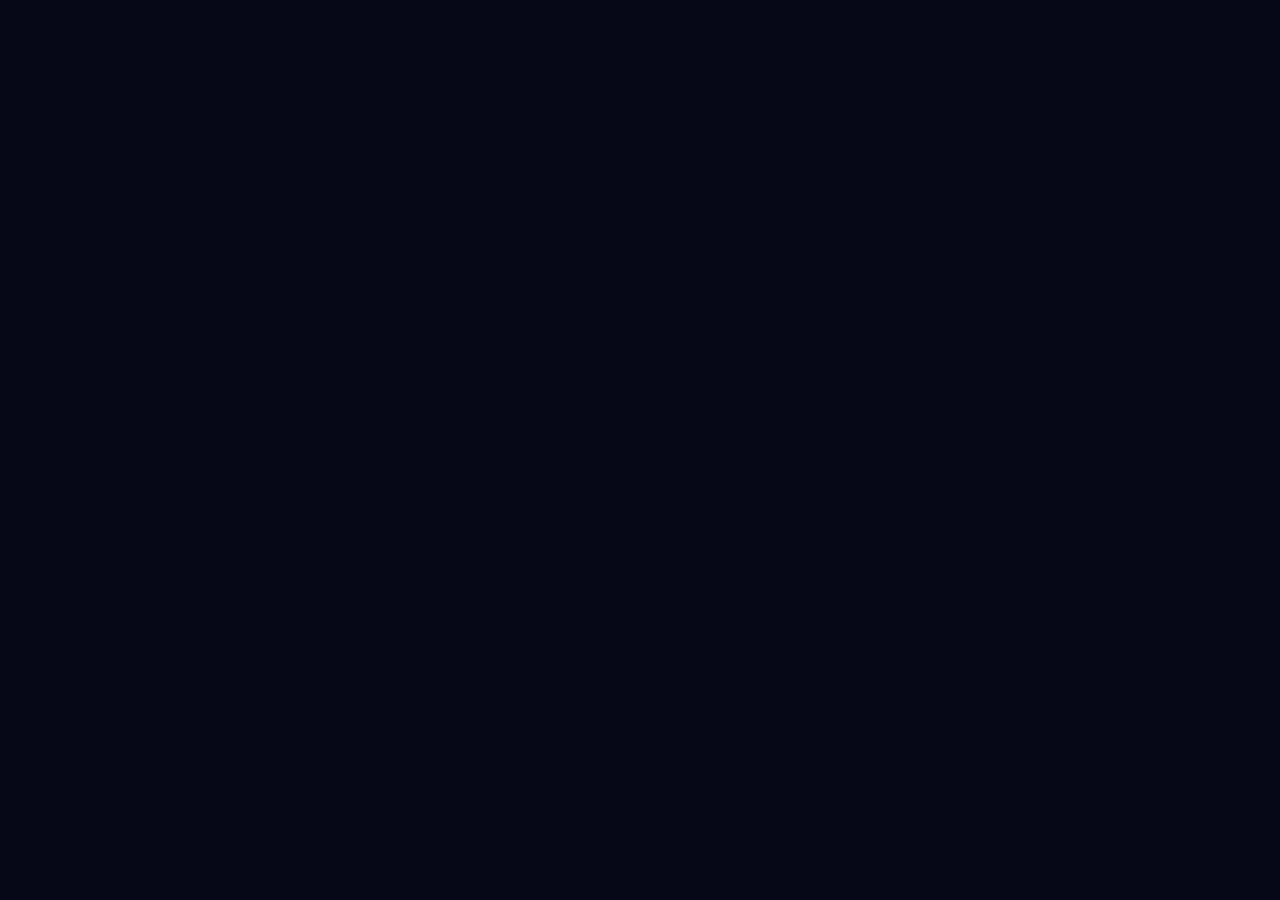
==== commit 065a51c6: "deploy: 4a167d5318cb174592976e149378bf0bf93fb60f" ====
--- a/index.html
+++ b/index.html
@@ -9,8 +9,8 @@
         />
         <meta name="viewport" content="width=device-width, initial-scale=1.0" />
         <title>claive</title>
-      <script type="module" crossorigin src="/assets/index-BFXFMsBt.js"></script>
-      <link rel="stylesheet" crossorigin href="/assets/index-Dd0xVH0b.css">
+      <script type="module" crossorigin src="/assets/index-B0FG9NAc.js"></script>
+      <link rel="stylesheet" crossorigin href="/assets/index-9u3E-qqA.css">
     </head>
     <body>
         <div id="root"></div>
--- a/assets/index-9u3E-qqA.css
+++ b/assets/index-9u3E-qqA.css
@@ -0,0 +1 @@
+@import"https://fonts.googleapis.com/css2?family=Plus+Jakarta+Sans:wght@300;400;500;600;700;800&family=JetBrains+Mono:wght@400;500;700&display=swap";*{margin:0;padding:0;box-sizing:border-box}:root{--bg-space: #060913;--cyan-glow: #00f0ff;--pink-glow: #ec4899;--purple-glow: #a855f7;--font-main: "Plus Jakarta Sans", -apple-system, BlinkMacSystemFont, "Segoe UI", Roboto, sans-serif;--font-mono: "JetBrains Mono", monospace}html,body{margin:0;padding:0;width:100%;height:100%;background-color:var(--bg-space);color:#e2e8f0;font-family:var(--font-main);overflow-x:hidden;-webkit-font-smoothing:antialiased;-moz-osx-font-smoothing:grayscale}#root{width:100%;min-height:100%;position:relative}a{color:inherit;text-decoration:none}button{font-family:var(--font-main);outline:none}::-webkit-scrollbar{width:6px;height:6px}::-webkit-scrollbar-track{background:#080c16}::-webkit-scrollbar-thumb{background:#1e293b;border-radius:4px}::-webkit-scrollbar-thumb:hover{background:#00f0ff}@keyframes spin{0%{transform:rotate(0)}to{transform:rotate(360deg)}}@keyframes pulse{0%,to{opacity:1;transform:scale(1)}50%{opacity:.5;transform:scale(.85)}}@keyframes float{0%,to{transform:translateY(0)}50%{transform:translateY(-6px)}}.node-hologram-tooltip{animation:float 3s ease-in-out infinite}
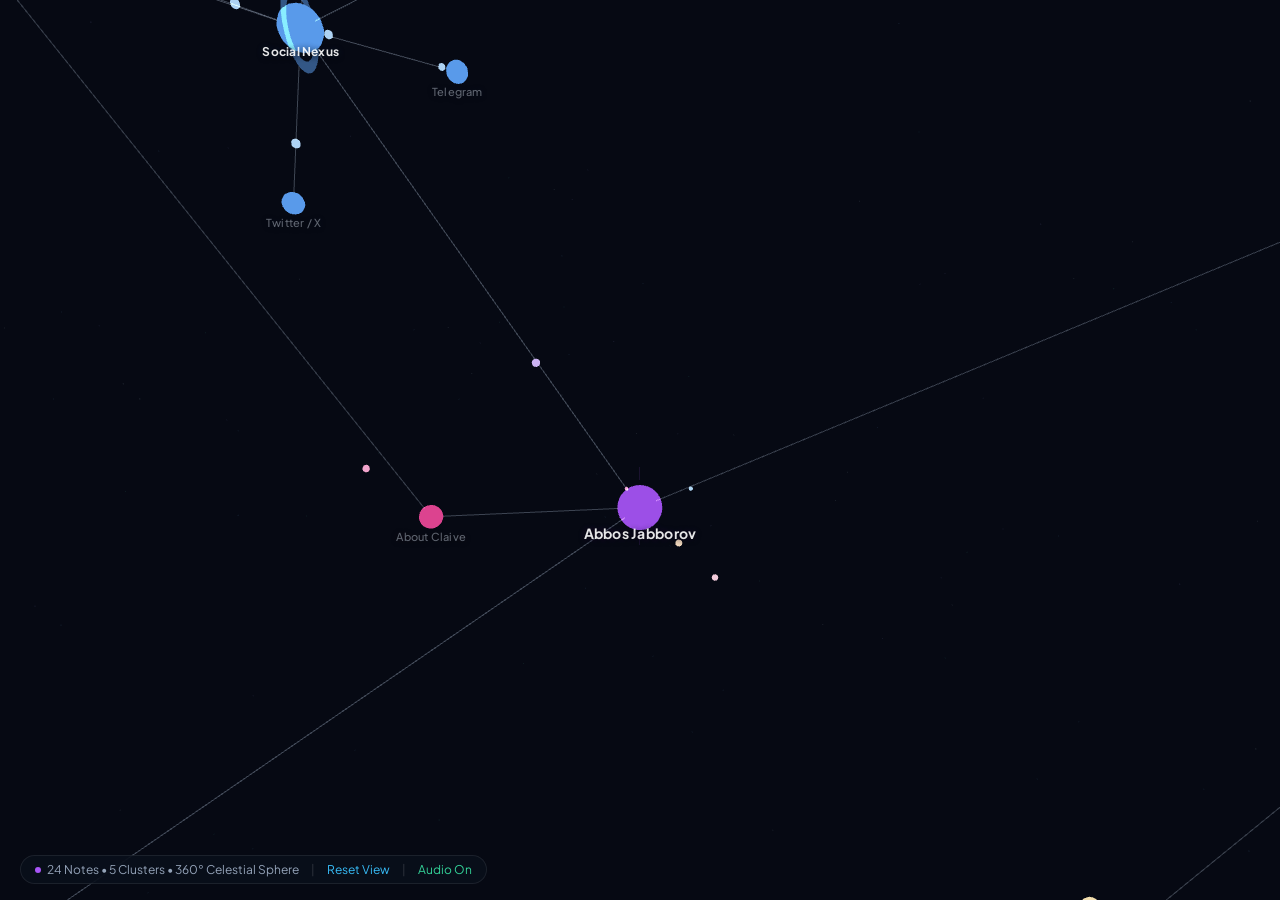
==== commit 1ef2e803: "deploy: e51fc21e7903a96a9fbb5244543139906f79a861" ====
--- a/index.html
+++ b/index.html
@@ -9,8 +9,8 @@
         />
         <meta name="viewport" content="width=device-width, initial-scale=1.0" />
         <title>claive</title>
-      <script type="module" crossorigin src="/assets/index-B0FG9NAc.js"></script>
-      <link rel="stylesheet" crossorigin href="/assets/index-9u3E-qqA.css">
+      <script type="module" crossorigin src="/assets/index-Cgq7G6u2.js"></script>
+      <link rel="stylesheet" crossorigin href="/assets/index-CNZHxI-8.css">
     </head>
     <body>
         <div id="root"></div>
--- a/assets/index-CNZHxI-8.css
+++ b/assets/index-CNZHxI-8.css
@@ -0,0 +1 @@
+@import"https://fonts.googleapis.com/css2?family=Plus+Jakarta+Sans:wght@300;400;500;600;700;800&family=JetBrains+Mono:wght@400;500;700&display=swap";*{margin:0;padding:0;box-sizing:border-box}:root{--bg-space: #070b14;--cyan-glow: #00f0ff;--pink-glow: #ec4899;--purple-glow: #a855f7;--font-main: "Plus Jakarta Sans", -apple-system, BlinkMacSystemFont, "Segoe UI", Roboto, sans-serif;--font-mono: "JetBrains Mono", monospace}html,body{margin:0;padding:0;width:100%;height:100%;background-color:var(--bg-space);background-image:radial-gradient(circle at 50% 45%,#0e172a,#080d19 55%,#04060c);background-attachment:fixed;color:#e2e8f0;font-family:var(--font-main);overflow-x:hidden;-webkit-font-smoothing:antialiased;-moz-osx-font-smoothing:grayscale}#root{width:100%;min-height:100%;position:relative}a{color:inherit;text-decoration:none}button{font-family:var(--font-main);outline:none}::-webkit-scrollbar{width:6px;height:6px}::-webkit-scrollbar-track{background:#080c16}::-webkit-scrollbar-thumb{background:#1e293b;border-radius:4px}::-webkit-scrollbar-thumb:hover{background:#00f0ff}@keyframes spin{0%{transform:rotate(0)}to{transform:rotate(360deg)}}@keyframes pulse{0%,to{opacity:1;transform:scale(1)}50%{opacity:.5;transform:scale(.85)}}@keyframes float{0%,to{transform:translateY(0)}50%{transform:translateY(-6px)}}.node-hologram-tooltip{animation:float 3s ease-in-out infinite}
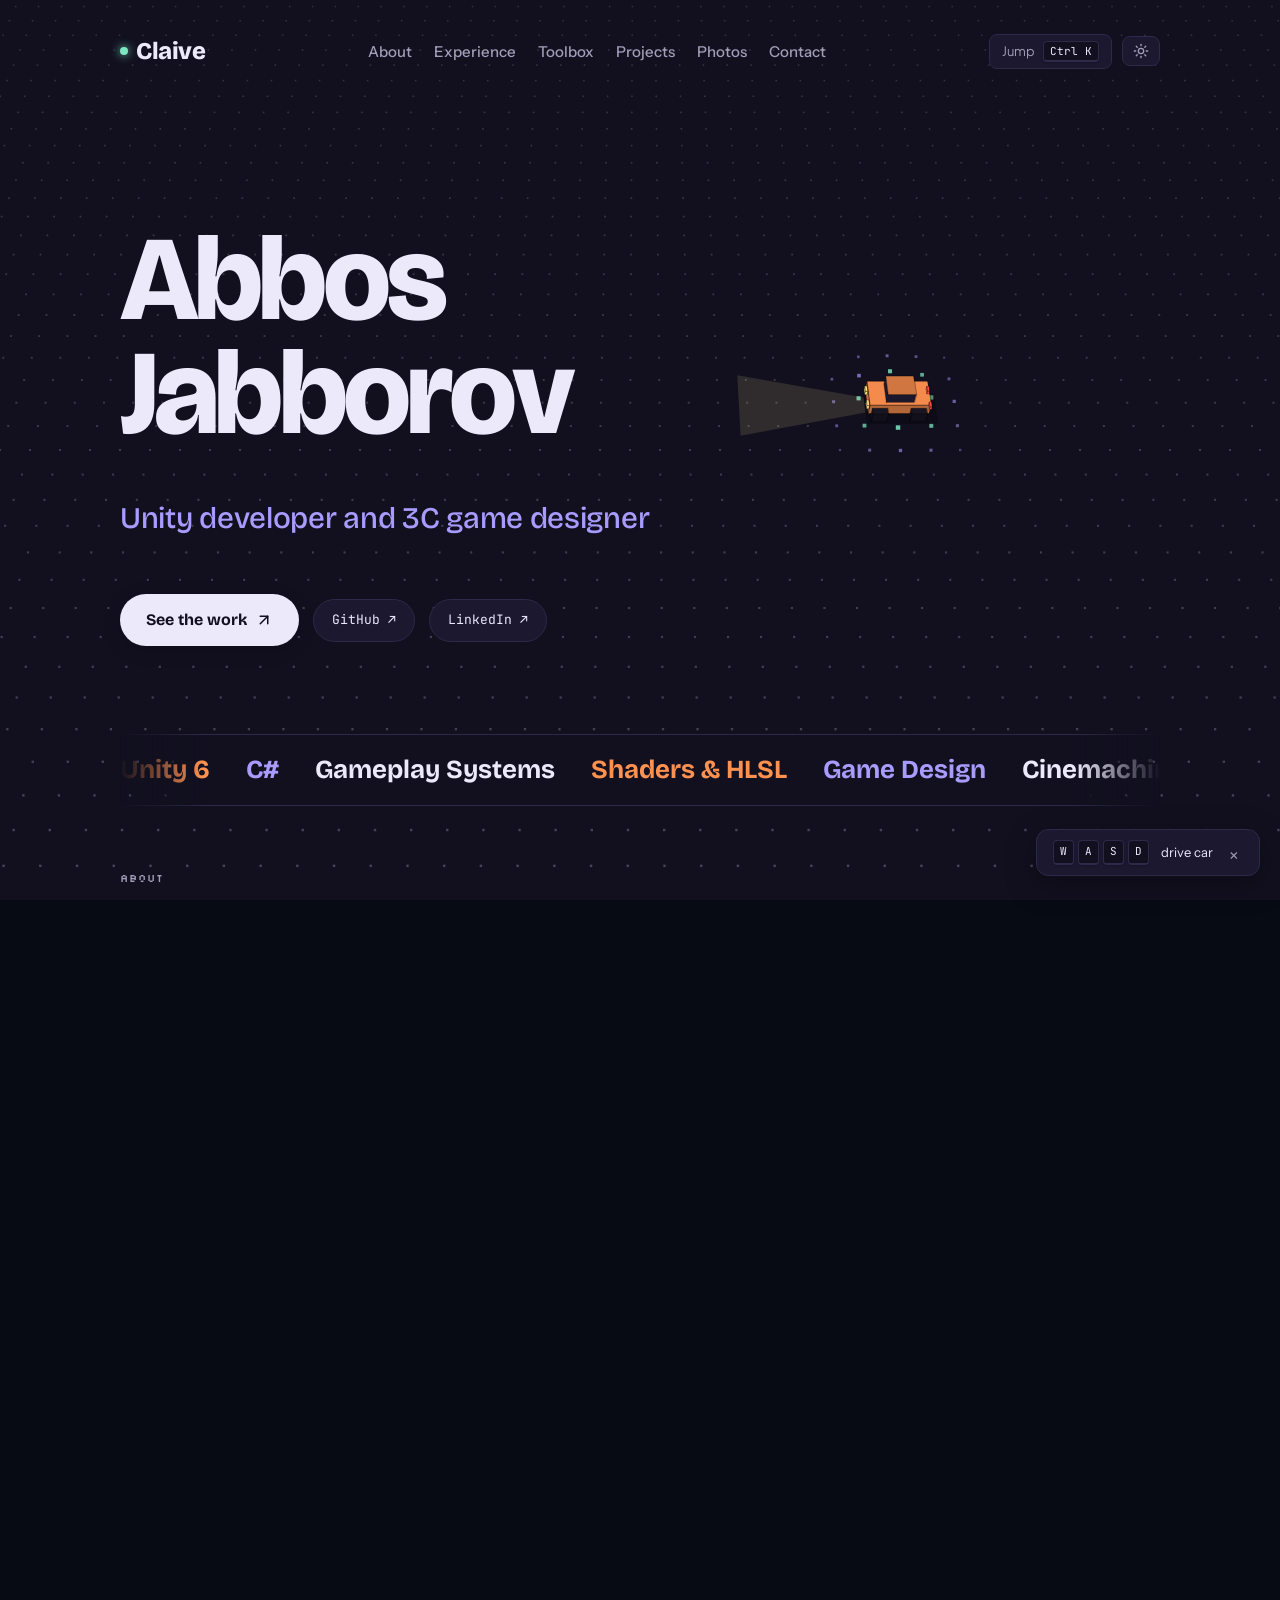
==== commit c816f53f: "deploy: 2da77096ba4ababb12c40de3a809eedec155f7eb" ====
--- a/index.html
+++ b/index.html
@@ -3,14 +3,16 @@
     <head>
         <meta charset="UTF-8" />
         <link rel="icon" type="image/png" href="/logo.png" />
+        <link rel="preconnect" href="https://fonts.googleapis.com" />
+        <link rel="preconnect" href="https://fonts.gstatic.com" crossorigin />
         <link
-            href="https://fonts.googleapis.com/css2?family=Indie+Flower&display=swap"
+            href="https://fonts.googleapis.com/css2?family=Bricolage+Grotesque:opsz,wght@12..96,500;12..96,700;12..96,800&family=Instrument+Sans:wght@400;500;600&family=JetBrains+Mono:wght@400;500&family=Silkscreen&display=swap"
             rel="stylesheet"
         />
         <meta name="viewport" content="width=device-width, initial-scale=1.0" />
-        <title>claive</title>
-      <script type="module" crossorigin src="/assets/index-Cgq7G6u2.js"></script>
-      <link rel="stylesheet" crossorigin href="/assets/index-CNZHxI-8.css">
+        <title>Claive // Abbos Jabborov</title>
+      <script type="module" crossorigin src="/assets/index-cdvKlWGk.js"></script>
+      <link rel="stylesheet" crossorigin href="/assets/index-BxBfESHF.css">
     </head>
     <body>
         <div id="root"></div>
--- a/assets/index-BxBfESHF.css
+++ b/assets/index-BxBfESHF.css
@@ -0,0 +1 @@
+@import"https://fonts.googleapis.com/css2?family=Plus+Jakarta+Sans:wght@300;400;500;600;700;800&family=JetBrains+Mono:wght@400;500;700&display=swap";*{margin:0;padding:0;box-sizing:border-box}:root{--bg-space: #070b14;--cyan-glow: #00f0ff;--pink-glow: #ec4899;--purple-glow: #a855f7;--font-main: "Plus Jakarta Sans", -apple-system, BlinkMacSystemFont, "Segoe UI", Roboto, sans-serif;--font-mono: "JetBrains Mono", monospace}html,body{margin:0;padding:0;width:100%;height:100%;background-color:var(--bg-space);background-image:radial-gradient(circle at 50% 45%,#0e172a,#080d19 55%,#04060c);background-attachment:fixed;color:#e2e8f0;font-family:var(--font-main);overflow-x:hidden;-webkit-font-smoothing:antialiased;-moz-osx-font-smoothing:grayscale}#root{width:100%;min-height:100%;position:relative}a{color:inherit;text-decoration:none}button{font-family:var(--font-main);outline:none}::-webkit-scrollbar{width:6px;height:6px}::-webkit-scrollbar-track{background:#080c16}::-webkit-scrollbar-thumb{background:#1e293b;border-radius:4px}::-webkit-scrollbar-thumb:hover{background:#00f0ff}@keyframes spin{0%{transform:rotate(0)}to{transform:rotate(360deg)}}@keyframes pulse{0%,to{opacity:1;transform:scale(1)}50%{opacity:.5;transform:scale(.85)}}@keyframes float{0%,to{transform:translateY(0)}50%{transform:translateY(-6px)}}.node-hologram-tooltip{animation:float 3s ease-in-out infinite}:root{--bg: #12101f;--surface: #1b1830;--surface-hover: #242040;--fg: #ece9fb;--muted: #a29db8;--line: #2d2948;--accent: #ff9150;--accent2: #a89bff;--trail: #7ee6c1;--glow: rgba(168, 155, 255, .18);--stamp: #ff8a3d;--font-display: "Bricolage Grotesque", -apple-system, BlinkMacSystemFont, "Segoe UI", sans-serif;--font-body: "Instrument Sans", -apple-system, BlinkMacSystemFont, "Segoe UI", sans-serif;--font-mono: "JetBrains Mono", ui-monospace, "SFMono-Regular", Menlo, monospace;--font-pixel: "Silkscreen", "JetBrains Mono", ui-monospace, monospace}:root[data-theme=light]{--bg: #f4f2fb;--surface: #e9e6f6;--surface-hover: #dfdbf0;--fg: #17142e;--muted: #5a5675;--line: #d3cfe8;--accent: #d4560f;--accent2: #5b46d6;--trail: #0b8f6a;--glow: rgba(91, 70, 214, .18);--stamp: #e8590c}*{box-sizing:border-box}html{scroll-behavior:smooth;scroll-padding-top:32px}body{margin:0;padding:0;background:var(--bg);color:var(--fg);font-family:var(--font-body);font-size:17px;line-height:1.6;overflow-x:hidden;transition:background-color .3s ease,color .3s ease}.portfolio-container{min-height:100vh;position:relative;padding-block:24px 96px;padding-left:max(16px,env(safe-area-inset-left,0px));padding-right:max(16px,env(safe-area-inset-right,0px))}.wrap{position:relative;z-index:2;max-width:1040px;margin:0 auto;display:flex;flex-direction:column;gap:88px}a{color:var(--accent2);text-underline-offset:3px;transition:color .2s ease}a:hover{color:var(--accent)}a:focus-visible,button:focus-visible,input:focus-visible{outline:2px solid var(--accent);outline-offset:3px}h1,h2,h3,h4{font-family:var(--font-display);margin:0;line-height:1.1;color:var(--fg)}.label{font-family:var(--font-pixel);font-size:11px;letter-spacing:.08em;text-transform:uppercase;color:var(--muted)}kbd{font-family:var(--font-mono);font-size:11px;border:1px solid var(--line);border-bottom-width:2px;border-radius:4px;padding:2px 6px;background:var(--bg);color:var(--fg);box-shadow:0 1px 2px #0003}#field,#lines{position:fixed;inset:0;width:100%;height:100%;pointer-events:none}#field{z-index:0}#lines{z-index:1}.car-hud-right{position:fixed;z-index:30;right:max(20px,env(safe-area-inset-right,0px));bottom:calc(24px + env(safe-area-inset-bottom,0px));display:flex;align-items:center;gap:12px;background:var(--surface);border:1px solid var(--line);border-radius:12px;padding:10px 16px;font-size:13px;color:var(--fg);box-shadow:0 8px 30px #00000059;-webkit-backdrop-filter:blur(8px);backdrop-filter:blur(8px);transition:opacity .5s cubic-bezier(.16,1,.3,1),transform .5s cubic-bezier(.16,1,.3,1)}.car-hud-right.hidden{opacity:0;pointer-events:none;transform:translateY(16px) scale(.96)}.car-hud-right .keys{display:inline-flex;gap:4px}.car-hud-right .hud-close{background:transparent;border:0;color:var(--muted);cursor:pointer;padding:2px 4px;font-size:16px;line-height:1;border-radius:4px;transition:color .15s ease}.car-hud-right .hud-close:hover{color:var(--fg)}.dpad{display:none;position:fixed;z-index:30;right:max(16px,env(safe-area-inset-right,0px));bottom:calc(16px + env(safe-area-inset-bottom,0px));grid-template-columns:repeat(3,48px);grid-template-rows:repeat(2,48px);gap:6px}.dpad button{touch-action:none;background:var(--surface);border:1px solid var(--line);border-radius:8px;font-family:var(--font-pixel);font-size:14px;color:var(--fg);cursor:pointer}.dpad button:active{background:var(--glow);border-color:var(--accent)}.dpad .w{grid-column:2;grid-row:1}.dpad .a{grid-column:1;grid-row:2}.dpad .s{grid-column:2;grid-row:2}.dpad .d{grid-column:3;grid-row:2}@media(pointer:coarse){.dpad{display:grid}.car-hud-right{display:none}}.site-nav{display:flex;flex-wrap:wrap;gap:12px 24px;justify-content:space-between;align-items:center;padding-block:8px}.site-nav .mark{font-family:var(--font-display);font-weight:800;font-size:24px;letter-spacing:-.02em;color:var(--fg);display:flex;align-items:center;gap:8px;text-decoration:none}.site-nav .mark .pulse-dot{width:8px;height:8px;border-radius:50%;background:var(--trail);box-shadow:0 0 10px var(--trail)}.site-nav ul{display:flex;flex-wrap:wrap;gap:8px 22px;list-style:none;margin:0;padding:0;align-items:center}.site-nav a{color:var(--muted);text-decoration:none;font-size:15px;font-weight:500}.site-nav a:hover{color:var(--fg)}.nav-actions{display:flex;align-items:center;gap:10px}.kbtn{display:inline-flex;gap:8px;align-items:center;background:var(--surface);border:1px solid var(--line);border-radius:8px;padding:6px 12px;cursor:pointer;font-size:13px;color:var(--muted);transition:all .2s ease}.kbtn:hover{color:var(--fg);border-color:var(--accent2)}.theme-toggle-btn{background:var(--surface);border:1px solid var(--line);border-radius:8px;padding:6px 10px;color:var(--muted);cursor:pointer;font-size:14px;transition:all .2s ease;display:inline-flex;align-items:center;justify-content:center}.theme-toggle-btn:hover{color:var(--accent);border-color:var(--accent)}.hero{position:relative;padding:56px 0 24px;display:flex;flex-direction:column;align-items:flex-start}.hero h1{font-size:clamp(52px,11vw,120px);font-weight:800;letter-spacing:-.04em;margin:0 0 16px;line-height:.95;-webkit-user-select:none;user-select:none}.hero h1 .ch{display:inline-block;transition:transform .25s cubic-bezier(.3,1.6,.5,1),color .2s;cursor:default}.hero h1 .ch:hover,.hero h1 .ch.pop{transform:translateY(-.15em) rotate(-6deg);color:var(--accent)}.hero .role{font-family:var(--font-display);font-size:clamp(20px,3.2vw,30px);font-weight:500;color:var(--accent2);margin-bottom:24px;letter-spacing:-.01em}.hero .actions-row{display:flex;flex-wrap:wrap;gap:14px;align-items:center}.mag{display:inline-flex;align-items:center;gap:8px;font-family:var(--font-display);font-weight:700;padding:13px 26px;border-radius:999px;background:var(--fg);color:var(--bg);text-decoration:none;transition:transform .15s ease-out,background-color .2s ease;cursor:pointer;border:0;font-size:16px;box-shadow:0 4px 18px #0003}.mag:hover{background:var(--accent);color:#fff}.social-pill{display:inline-flex;align-items:center;gap:8px;font-family:var(--font-mono);font-size:13px;padding:10px 18px;border-radius:999px;background:var(--surface);border:1px solid var(--line);color:var(--fg);text-decoration:none;transition:all .2s ease}.social-pill:hover{border-color:var(--accent2);color:var(--accent2);transform:translateY(-2px)}.marquee{overflow:hidden;border-block:1px solid var(--line);padding:14px 0;margin-block:-24px;background:var(--bg);mask-image:linear-gradient(90deg,transparent,#000 8%,#000 92%,transparent);-webkit-mask-image:linear-gradient(90deg,transparent,#000 8%,#000 92%,transparent)}.marquee .track{display:flex;gap:36px;width:max-content;font-family:var(--font-display);font-size:26px;font-weight:700;white-space:nowrap;animation:marquee-scroll 36s linear infinite}.marquee .track span:nth-child(3n+1){color:var(--accent)}.marquee .track span:nth-child(3n+2){color:var(--accent2)}.marquee:hover .track{animation-play-state:paused}@keyframes marquee-scroll{to{transform:translate(-50%)}}section{display:flex;flex-direction:column;gap:28px;scroll-margin-top:36px}section>header{display:flex;flex-direction:column;gap:8px}section h2{font-size:clamp(30px,5vw,44px);font-weight:700;letter-spacing:-.025em}.spot{position:relative;isolation:isolate}.spot:before{content:"";position:absolute;inset:0;border-radius:inherit;z-index:-1;pointer-events:none;opacity:0;transition:opacity .25s;background:radial-gradient(280px circle at var(--mx, 50%) var(--my, 50%),var(--glow),transparent 70%)}.spot:after{content:"";position:absolute;inset:0;border-radius:inherit;pointer-events:none;opacity:0;transition:opacity .25s;padding:1px;background:radial-gradient(200px circle at var(--mx, 50%) var(--my, 50%),var(--accent2),transparent 70%);-webkit-mask:linear-gradient(#000 0 0) content-box,linear-gradient(#000 0 0);-webkit-mask-composite:xor;mask-composite:exclude}.spot:hover:before,.spot:hover:after,.spot.lit:before,.spot.lit:after{opacity:1}.about-card{background:var(--surface);border:1px solid var(--line);border-radius:12px;padding:clamp(24px,4vw,40px);display:flex;flex-direction:column;gap:16px}.about-card p{font-size:18px;line-height:1.7;color:var(--fg);margin:0;max-width:72ch}.about-card p.highlight{color:var(--muted)}.exp-wrapper{background:var(--surface);border:1px solid var(--line);border-radius:14px;padding:24px;display:flex;flex-direction:column;gap:20px}.exp-nav-tabs{display:flex;flex-wrap:wrap;gap:8px;border-bottom:1px solid var(--line);padding-bottom:16px}.exp-nav-btn{font-family:var(--font-pixel);font-size:11px;letter-spacing:.08em;text-transform:uppercase;padding:10px 16px;border-radius:6px;border:1px solid var(--line);background:var(--bg);color:var(--muted);cursor:pointer;transition:all .2s ease;display:inline-flex;align-items:center;gap:8px}.exp-nav-btn.active{background:var(--fg);color:var(--bg);border-color:var(--fg)}.exp-list{display:flex;flex-direction:column;gap:14px}.exp-item{border:1px solid var(--line);border-radius:10px;background:var(--bg);overflow:hidden;transition:border-color .2s ease}.exp-item:hover{border-color:var(--accent2)}.exp-header-btn{width:100%;padding:18px 20px;background:transparent;border:0;cursor:pointer;display:flex;justify-content:space-between;align-items:center;gap:16px;text-align:left;color:inherit}.exp-title-group h3{font-size:20px;font-weight:700;display:flex;align-items:center;gap:10px;flex-wrap:wrap}.exp-org{font-size:14px;font-family:var(--font-mono);color:var(--accent2);margin-top:4px}.exp-badge{font-family:var(--font-pixel);font-size:10px;letter-spacing:.06em;padding:4px 8px;border-radius:4px;border:1px solid var(--trail);color:var(--trail)}.exp-badge.accent{border-color:var(--accent);color:var(--accent)}.exp-chevron{font-size:16px;color:var(--muted);transition:transform .25s ease}.exp-item.open .exp-chevron{transform:rotate(180deg);color:var(--accent)}.exp-content{padding:16px 20px 20px;border-top:1px solid var(--line)}.exp-content p{color:var(--fg);font-size:15.5px;margin-bottom:12px}.exp-content ul{margin:0;padding-left:20px;display:flex;flex-direction:column;gap:8px;color:var(--muted);font-size:15px}.exp-content ul b{color:var(--fg)}.toolbox-grid{display:grid;grid-template-columns:repeat(auto-fit,minmax(280px,1fr));gap:18px}.toolbox-group{background:var(--surface);border:1px solid var(--line);border-radius:10px;padding:22px;display:flex;flex-direction:column;gap:14px}.toolbox-group h4{font-family:var(--font-pixel);font-size:12px;letter-spacing:.08em;text-transform:uppercase;color:var(--accent2)}.chips{display:flex;flex-wrap:wrap;gap:8px}.chip{font-family:var(--font-mono);font-size:13px;padding:6px 12px;border:1px solid var(--line);border-radius:6px;background:var(--bg);color:var(--fg);transition:all .2s ease}.chip:hover{border-color:var(--accent);color:var(--accent)}.filters{display:flex;flex-wrap:wrap;gap:8px}.filters button{font-family:var(--font-pixel);font-size:11px;letter-spacing:.06em;text-transform:uppercase;padding:8px 14px;background:var(--surface);color:var(--muted);border:1px solid var(--line);border-radius:6px;cursor:pointer;transition:all .2s ease}.filters button.active,.filters button[aria-pressed=true]{background:var(--fg);color:var(--bg);border-color:var(--fg)}.bento{display:grid;grid-template-columns:repeat(6,1fr);grid-auto-flow:dense;gap:16px}.p{grid-column:span 2;border:1px solid var(--line);border-radius:12px;padding:24px;display:flex;flex-direction:column;gap:12px;background:var(--surface);transition:transform .2s ease,border-color .2s ease}.p:hover{transform:translateY(-3px);border-color:var(--accent2)}.p.w3{grid-column:span 3}.p.w6{grid-column:span 6}.p.feature{grid-column:span 4;grid-row:span 2;min-height:320px}.p h3{font-size:22px;font-weight:700}.p.feature h3{font-size:clamp(32px,4.5vw,46px)}.p p{color:var(--muted);font-size:15px;line-height:1.6}.p .meta{display:flex;flex-wrap:wrap;gap:8px 12px;align-items:center;justify-content:space-between}.status{font-family:var(--font-pixel);font-size:10px;letter-spacing:.06em;text-transform:uppercase;padding:3px 8px;border-radius:4px;border:1px solid var(--trail);color:var(--trail)}.status.hi{border-color:var(--accent);color:var(--accent)}.status.mute{border-color:var(--line);color:var(--muted)}.gallery-container{display:flex;flex-direction:column;gap:22px}.gallery-header-row{display:flex;flex-wrap:wrap;justify-content:space-between;align-items:center;gap:14px}.gallery-tags{display:flex;flex-wrap:wrap;gap:6px}.gallery-tag-btn{font-family:var(--font-pixel);font-size:10px;letter-spacing:.06em;text-transform:uppercase;padding:6px 12px;border-radius:4px;background:var(--surface);border:1px solid var(--line);color:var(--muted);cursor:pointer;transition:all .15s ease}.gallery-tag-btn.active{background:var(--fg);color:var(--bg);border-color:var(--fg)}.add-photo-btn{position:relative;overflow:hidden;font-family:var(--font-mono);font-size:12px;padding:6px 14px;border-radius:999px;background:var(--surface);border:1px solid var(--line);color:var(--fg);cursor:pointer;display:inline-flex;align-items:center;gap:6px}.add-photo-btn input{position:absolute;inset:0;opacity:0;cursor:pointer}.gallery-grid{display:grid;grid-template-columns:repeat(auto-fill,minmax(300px,1fr));gap:18px}.photo-card{position:relative;aspect-ratio:4 / 3;border-radius:10px;border:1px solid var(--line);background-size:cover;background-position:center;overflow:hidden;cursor:pointer;transition:transform .25s ease,border-color .25s ease}.photo-card:hover{transform:translateY(-4px);border-color:var(--accent)}.photo-overlay{position:absolute;inset:0;background:linear-gradient(180deg,#0003,#000c);display:flex;flex-direction:column;justify-content:space-between;padding:16px;opacity:.9;transition:opacity .2s ease}.photo-top-bar{display:flex;justify-content:space-between;align-items:center}.photo-tag-badge{font-family:var(--font-pixel);font-size:10px;letter-spacing:.06em;padding:3px 8px;border-radius:4px;background:#0009;border:1px solid rgba(255,255,255,.2);color:#fff}.photo-stamp{font-family:var(--font-mono);font-weight:600;font-size:13px;color:var(--stamp);text-shadow:0 1px 4px rgba(0,0,0,.6)}.photo-bottom{display:flex;flex-direction:column;gap:4px}.photo-title{font-family:var(--font-display);font-size:17px;font-weight:700;color:#fff}.photo-caption{font-size:13px;color:#ccc;line-height:1.4}.lightbox-modal{position:fixed;inset:0;z-index:100;background:#0a0814d9;-webkit-backdrop-filter:blur(8px);backdrop-filter:blur(8px);display:flex;align-items:center;justify-content:center;padding:24px}.lightbox-content{max-width:900px;max-height:90vh;background:var(--surface);border:1px solid var(--line);border-radius:14px;overflow:hidden;display:flex;flex-direction:column}.lightbox-img{width:100%;max-height:65vh;object-fit:contain;background:#000}.lightbox-info{padding:20px;display:flex;justify-content:space-between;align-items:center;gap:16px}.contact-box{background:var(--surface);border:1px solid var(--line);border-radius:16px;padding:clamp(28px,6vw,64px);display:flex;flex-direction:column;gap:24px;align-items:flex-start}.contact-box h2{font-size:clamp(34px,6vw,60px);letter-spacing:-.03em;max-width:20ch}.contact-actions{display:flex;flex-wrap:wrap;gap:14px;align-items:center}.email-btn{display:inline-flex;align-items:center;gap:10px;font-family:var(--font-display);font-weight:700;font-size:16px;padding:14px 28px;border-radius:999px;background:var(--fg);color:var(--bg);text-decoration:none;transition:all .2s ease;box-shadow:0 4px 20px #00000040}.email-btn:hover{background:var(--accent);color:#fff;transform:translateY(-2px)}.social-link-btn{display:inline-flex;align-items:center;gap:8px;font-family:var(--font-mono);font-size:14px;padding:12px 22px;border-radius:999px;background:var(--bg);border:1px solid var(--line);color:var(--fg);text-decoration:none;transition:all .2s ease}.social-link-btn:hover{border-color:var(--accent2);color:var(--accent2);transform:translateY(-2px)}.social-link-btn svg{color:var(--accent)}.site-footer{display:flex;flex-wrap:wrap;gap:12px 24px;justify-content:space-between;align-items:center;border-top:1px solid var(--line);padding-top:32px;margin-top:24px}.scroll-top-btn{background:transparent;border:0;color:var(--muted);font-family:var(--font-pixel);font-size:11px;cursor:pointer;transition:color .2s ease}.scroll-top-btn:hover{color:var(--accent)}.pal-backdrop{position:fixed;inset:0;background:#0a0814a6;z-index:100;display:grid;justify-items:center;align-content:start;padding:14vh 16px 0;-webkit-backdrop-filter:blur(4px);backdrop-filter:blur(4px)}.pal-box{width:min(520px,100%);background:var(--surface);color:var(--fg);border:1px solid var(--line);border-radius:12px;overflow:hidden;box-shadow:0 24px 60px #00000073}.pal-box input{width:100%;border:0;border-bottom:1px solid var(--line);background:transparent;color:var(--fg);font-family:var(--font-body);font-size:17px;padding:16px 18px;outline:none}.pal-box ul{list-style:none;margin:0;padding:6px;max-height:50vh;overflow-y:auto}.pal-box li button{display:flex;justify-content:space-between;align-items:center;gap:12px;width:100%;text-align:left;background:transparent;border:0;border-radius:6px;padding:10px 14px;cursor:pointer;font-size:15px;color:var(--fg);transition:background .15s ease}.pal-box li button:hover,.pal-box li button[aria-selected=true]{background:var(--glow);color:var(--accent)}.pal-box li small{color:var(--muted);font-family:var(--font-mono);font-size:12px}@media(max-width:820px){.wrap{gap:64px}.bento{grid-template-columns:1fr}.p,.p.w3,.p.w6,.p.feature{grid-column:auto;grid-row:auto}.hero{padding-top:36px}}
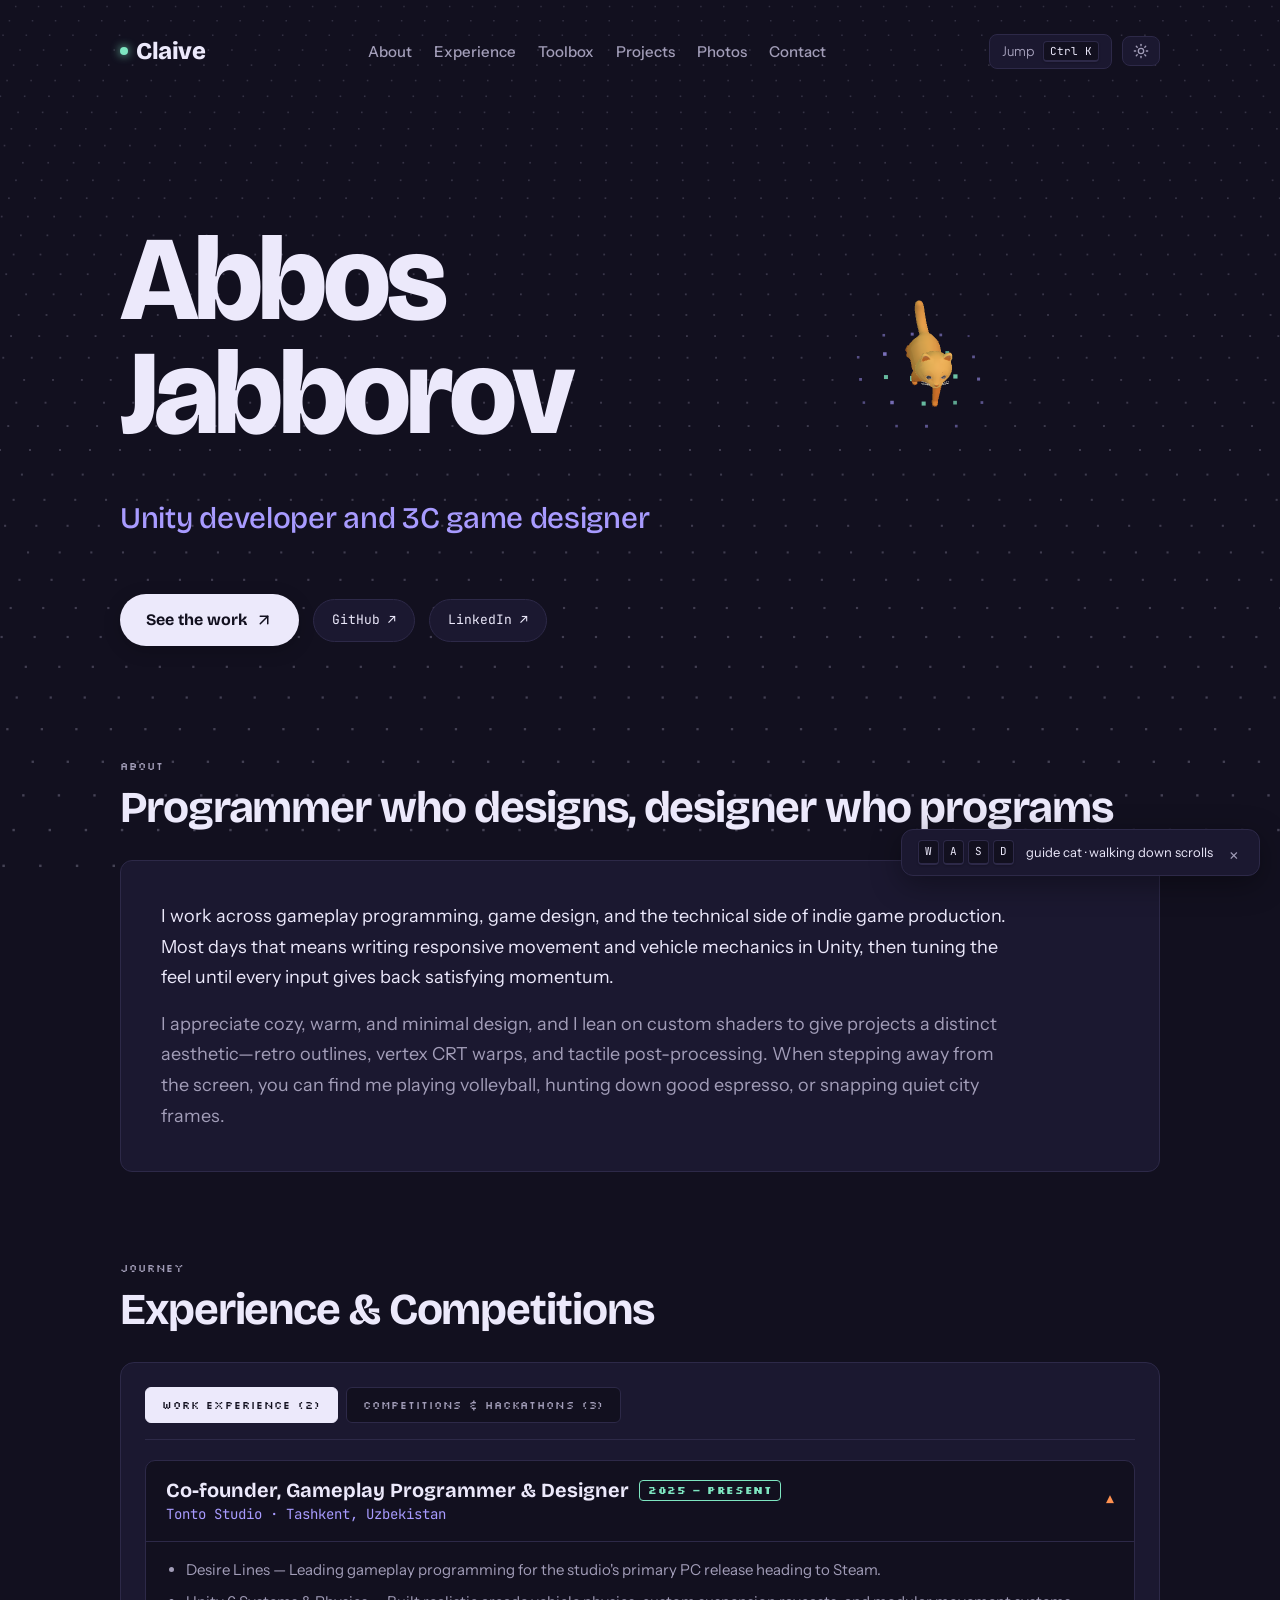
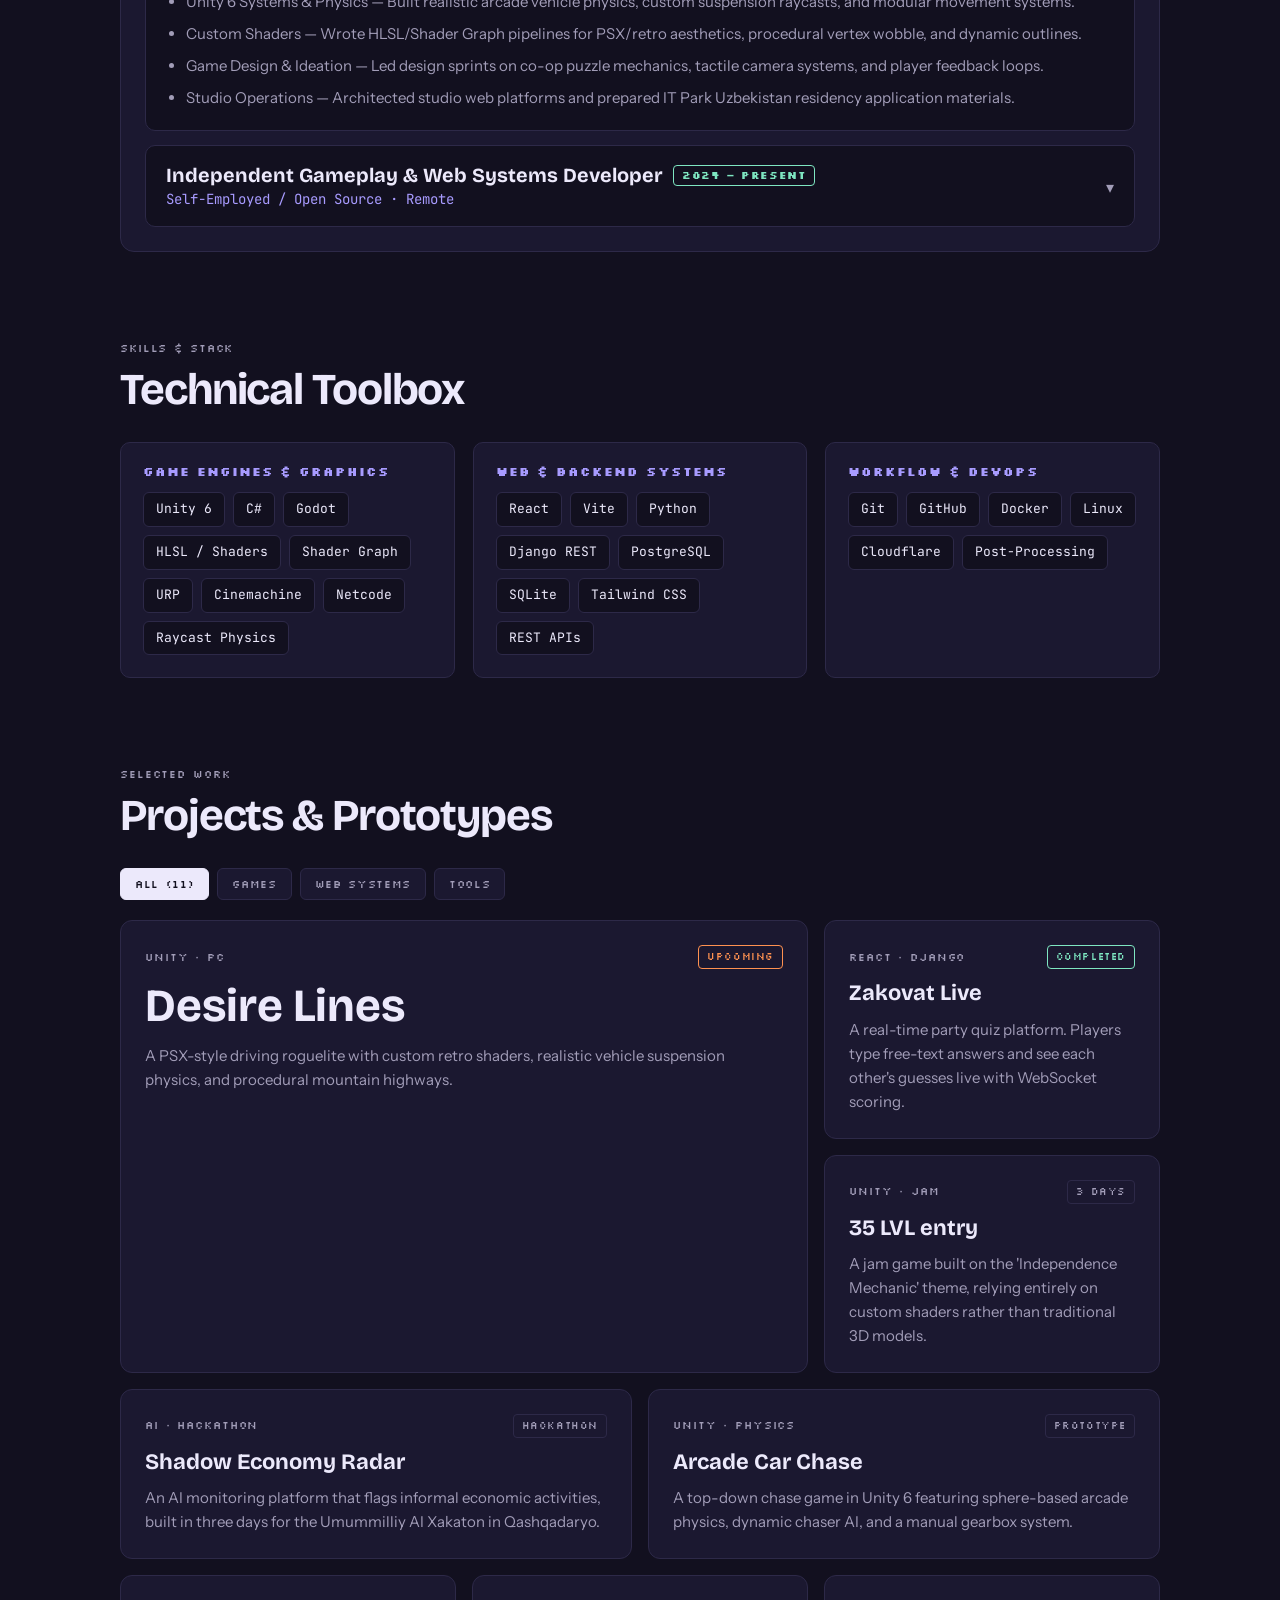
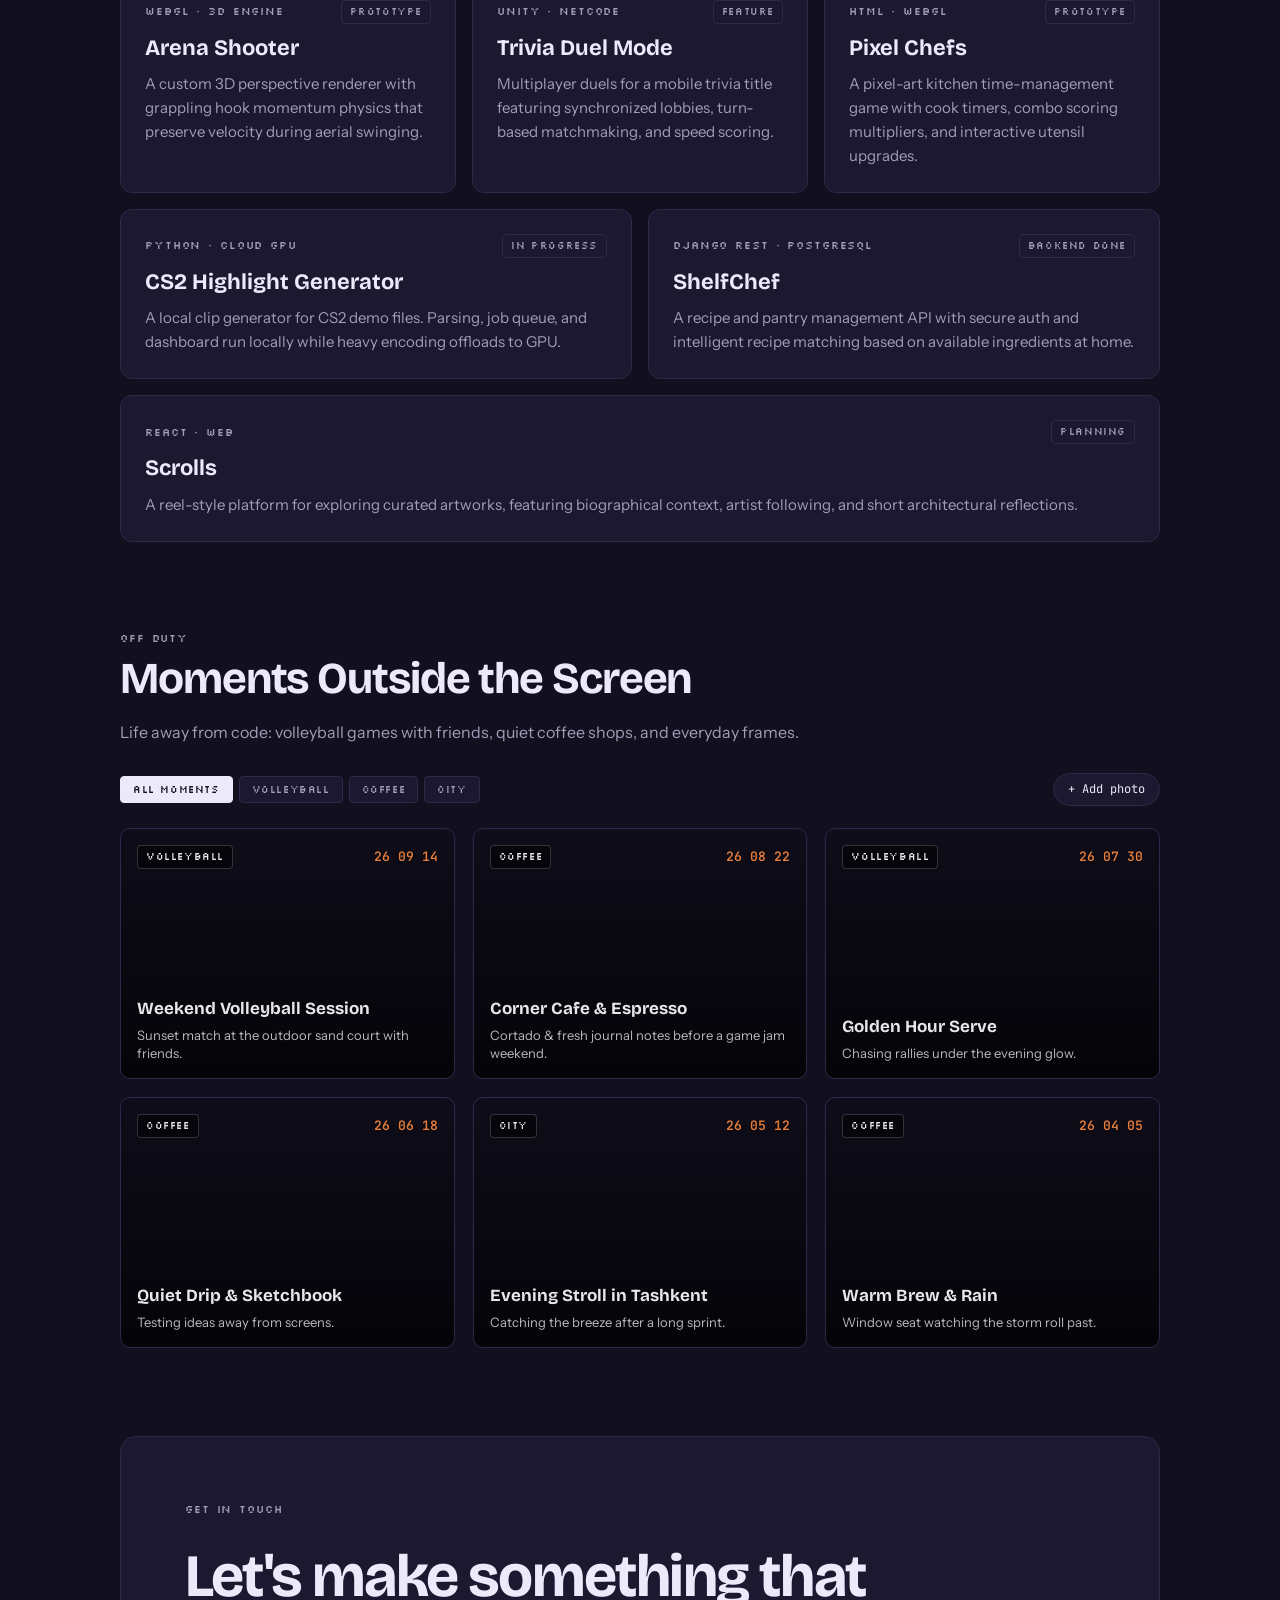
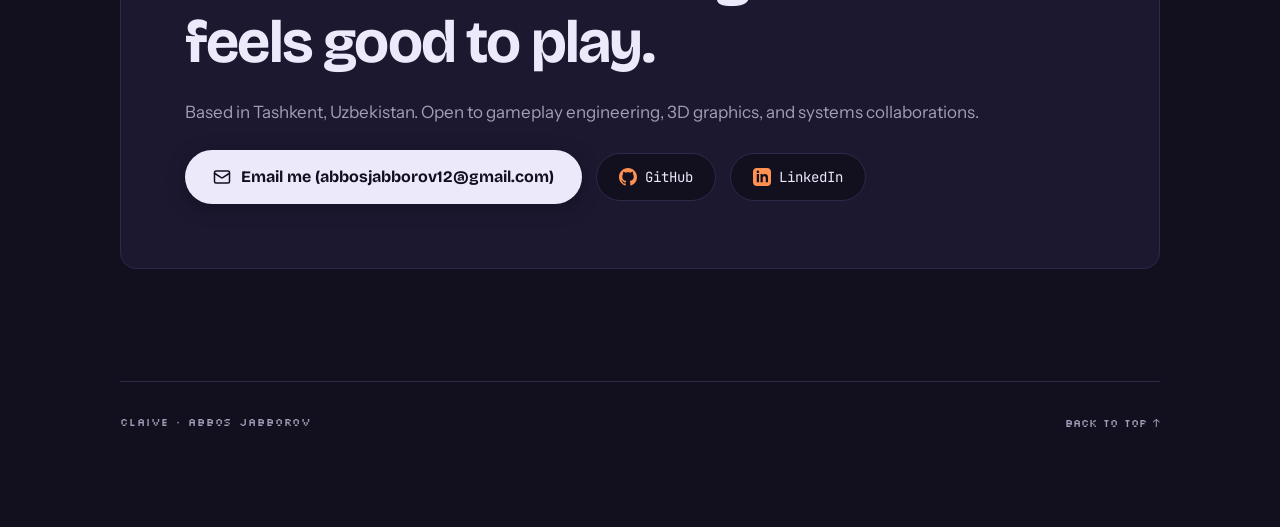
==== commit ae99cbc2: "deploy: ef7bbde46b491f961176d9903b8ac932fcc7d4b0" ====
--- a/index.html
+++ b/index.html
@@ -11,8 +11,8 @@
         />
         <meta name="viewport" content="width=device-width, initial-scale=1.0" />
         <title>Claive // Abbos Jabborov</title>
-      <script type="module" crossorigin src="/assets/index-cdvKlWGk.js"></script>
-      <link rel="stylesheet" crossorigin href="/assets/index-BxBfESHF.css">
+      <script type="module" crossorigin src="/assets/index-3fjqHJ1M.js"></script>
+      <link rel="stylesheet" crossorigin href="/assets/index-BLCFoeMP.css">
     </head>
     <body>
         <div id="root"></div>
--- a/assets/index-BLCFoeMP.css
+++ b/assets/index-BLCFoeMP.css
@@ -0,0 +1 @@
+@import"https://fonts.googleapis.com/css2?family=Plus+Jakarta+Sans:wght@300;400;500;600;700;800&family=JetBrains+Mono:wght@400;500;700&display=swap";*{margin:0;padding:0;box-sizing:border-box}:root{--bg-space: #070b14;--cyan-glow: #00f0ff;--pink-glow: #ec4899;--purple-glow: #a855f7;--font-main: "Plus Jakarta Sans", -apple-system, BlinkMacSystemFont, "Segoe UI", Roboto, sans-serif;--font-mono: "JetBrains Mono", monospace}html,body{margin:0;padding:0;width:100%;min-height:100%;background-color:var(--bg-space);background-image:radial-gradient(circle at 50% 45%,#0e172a,#080d19 55%,#04060c);background-attachment:fixed;color:#e2e8f0;font-family:var(--font-main);overflow-x:hidden;-webkit-font-smoothing:antialiased;-moz-osx-font-smoothing:grayscale}#root{width:100%;min-height:100%;position:relative}a{color:inherit;text-decoration:none}button{font-family:var(--font-main);outline:none}::-webkit-scrollbar{width:6px;height:6px}::-webkit-scrollbar-track{background:#080c16}::-webkit-scrollbar-thumb{background:#1e293b;border-radius:4px}::-webkit-scrollbar-thumb:hover{background:#00f0ff}@keyframes spin{0%{transform:rotate(0)}to{transform:rotate(360deg)}}@keyframes pulse{0%,to{opacity:1;transform:scale(1)}50%{opacity:.5;transform:scale(.85)}}@keyframes float{0%,to{transform:translateY(0)}50%{transform:translateY(-6px)}}.node-hologram-tooltip{animation:float 3s ease-in-out infinite}:root{--bg: #12101f;--surface: #1b1830;--surface-hover: #242040;--fg: #ece9fb;--muted: #a29db8;--line: #2d2948;--accent: #ff9150;--accent2: #a89bff;--trail: #7ee6c1;--glow: rgba(168, 155, 255, .18);--stamp: #ff8a3d;--font-display: "Bricolage Grotesque", -apple-system, BlinkMacSystemFont, "Segoe UI", sans-serif;--font-body: "Instrument Sans", -apple-system, BlinkMacSystemFont, "Segoe UI", sans-serif;--font-mono: "JetBrains Mono", ui-monospace, "SFMono-Regular", Menlo, monospace;--font-pixel: "Silkscreen", "JetBrains Mono", ui-monospace, monospace}:root[data-theme=light]{--bg: #f4f2fb;--surface: #e9e6f6;--surface-hover: #dfdbf0;--fg: #17142e;--muted: #5a5675;--line: #d3cfe8;--accent: #d4560f;--accent2: #5b46d6;--trail: #0b8f6a;--glow: rgba(91, 70, 214, .18);--stamp: #e8590c}*{box-sizing:border-box}html{scroll-behavior:smooth;scroll-padding-top:32px}body{margin:0;padding:0;background:var(--bg);color:var(--fg);font-family:var(--font-body);font-size:17px;line-height:1.6;overflow-x:hidden;transition:background-color .3s ease,color .3s ease}.portfolio-container{min-height:100vh;position:relative;padding-block:24px 96px;padding-left:max(16px,env(safe-area-inset-left,0px));padding-right:max(16px,env(safe-area-inset-right,0px))}.wrap{position:relative;z-index:2;max-width:1040px;margin:0 auto;display:flex;flex-direction:column;gap:88px}a{color:var(--accent2);text-underline-offset:3px;transition:color .2s ease}a:hover{color:var(--accent)}a:focus-visible,button:focus-visible,input:focus-visible{outline:2px solid var(--accent);outline-offset:3px}h1,h2,h3,h4{font-family:var(--font-display);margin:0;line-height:1.1;color:var(--fg)}.label{font-family:var(--font-pixel);font-size:11px;letter-spacing:.08em;text-transform:uppercase;color:var(--muted)}kbd{font-family:var(--font-mono);font-size:11px;border:1px solid var(--line);border-bottom-width:2px;border-radius:4px;padding:2px 6px;background:var(--bg);color:var(--fg);box-shadow:0 1px 2px #0003}#field,#lines,#cat-canvas{position:fixed;inset:0;width:100%;height:100%;pointer-events:none}#field{z-index:0}#lines{z-index:15}#cat-canvas{z-index:16}.car-hud-right{position:fixed;z-index:30;right:max(20px,env(safe-area-inset-right,0px));bottom:calc(24px + env(safe-area-inset-bottom,0px));display:flex;align-items:center;gap:12px;background:var(--surface);border:1px solid var(--line);border-radius:12px;padding:10px 16px;font-size:13px;color:var(--fg);box-shadow:0 8px 30px #00000059;-webkit-backdrop-filter:blur(8px);backdrop-filter:blur(8px);transition:opacity .5s cubic-bezier(.16,1,.3,1),transform .5s cubic-bezier(.16,1,.3,1)}.car-hud-right.hidden{opacity:0;pointer-events:none;transform:translateY(16px) scale(.96)}.car-hud-right .keys{display:inline-flex;gap:4px}.car-hud-right .hud-close{background:transparent;border:0;color:var(--muted);cursor:pointer;padding:2px 4px;font-size:16px;line-height:1;border-radius:4px;transition:color .15s ease}.car-hud-right .hud-close:hover{color:var(--fg)}.dpad{display:none;position:fixed;z-index:30;right:max(16px,env(safe-area-inset-right,0px));bottom:calc(16px + env(safe-area-inset-bottom,0px));grid-template-columns:repeat(3,48px);grid-template-rows:repeat(2,48px);gap:6px}.dpad button{touch-action:none;background:var(--surface);border:1px solid var(--line);border-radius:8px;font-family:var(--font-pixel);font-size:14px;color:var(--fg);cursor:pointer}.dpad button:active{background:var(--glow);border-color:var(--accent)}.dpad .w{grid-column:2;grid-row:1}.dpad .a{grid-column:1;grid-row:2}.dpad .s{grid-column:2;grid-row:2}.dpad .d{grid-column:3;grid-row:2}@media(pointer:coarse){.dpad{display:grid}.car-hud-right{display:none}}.site-nav{display:flex;flex-wrap:wrap;gap:12px 24px;justify-content:space-between;align-items:center;padding-block:8px}.site-nav .mark{font-family:var(--font-display);font-weight:800;font-size:24px;letter-spacing:-.02em;color:var(--fg);display:flex;align-items:center;gap:8px;text-decoration:none}.site-nav .mark .pulse-dot{width:8px;height:8px;border-radius:50%;background:var(--trail);box-shadow:0 0 10px var(--trail)}.site-nav ul{display:flex;flex-wrap:wrap;gap:8px 22px;list-style:none;margin:0;padding:0;align-items:center}.site-nav a{color:var(--muted);text-decoration:none;font-size:15px;font-weight:500}.site-nav a:hover{color:var(--fg)}.nav-actions{display:flex;align-items:center;gap:10px}.kbtn{display:inline-flex;gap:8px;align-items:center;background:var(--surface);border:1px solid var(--line);border-radius:8px;padding:6px 12px;cursor:pointer;font-size:13px;color:var(--muted);transition:all .2s ease}.kbtn:hover{color:var(--fg);border-color:var(--accent2)}.theme-toggle-btn{background:var(--surface);border:1px solid var(--line);border-radius:8px;padding:6px 10px;color:var(--muted);cursor:pointer;font-size:14px;transition:all .2s ease;display:inline-flex;align-items:center;justify-content:center}.theme-toggle-btn:hover{color:var(--accent);border-color:var(--accent)}.hero{position:relative;padding:56px 0 24px;display:flex;flex-direction:column;align-items:flex-start}.hero h1{font-size:clamp(52px,11vw,120px);font-weight:800;letter-spacing:-.04em;margin:0 0 16px;line-height:.95;-webkit-user-select:none;user-select:none}.hero h1 .ch{display:inline-block;transition:transform .25s cubic-bezier(.3,1.6,.5,1),color .2s;cursor:default}.hero h1 .ch:hover,.hero h1 .ch.pop{transform:translateY(-.15em) rotate(-6deg);color:var(--accent)}.hero .role{font-family:var(--font-display);font-size:clamp(20px,3.2vw,30px);font-weight:500;color:var(--accent2);margin-bottom:24px;letter-spacing:-.01em}.hero .actions-row{display:flex;flex-wrap:wrap;gap:14px;align-items:center}.mag{display:inline-flex;align-items:center;gap:8px;font-family:var(--font-display);font-weight:700;padding:13px 26px;border-radius:999px;background:var(--fg);color:var(--bg);text-decoration:none;transition:transform .15s ease-out,background-color .2s ease;cursor:pointer;border:0;font-size:16px;box-shadow:0 4px 18px #0003}.mag:hover{background:var(--accent);color:#fff}.social-pill{display:inline-flex;align-items:center;gap:8px;font-family:var(--font-mono);font-size:13px;padding:10px 18px;border-radius:999px;background:var(--surface);border:1px solid var(--line);color:var(--fg);text-decoration:none;transition:all .2s ease}.social-pill:hover{border-color:var(--accent2);color:var(--accent2);transform:translateY(-2px)}.marquee{overflow:hidden;border-block:1px solid var(--line);padding:14px 0;margin-block:-24px;background:var(--bg);mask-image:linear-gradient(90deg,transparent,#000 8%,#000 92%,transparent);-webkit-mask-image:linear-gradient(90deg,transparent,#000 8%,#000 92%,transparent)}.marquee .track{display:flex;gap:36px;width:max-content;font-family:var(--font-display);font-size:26px;font-weight:700;white-space:nowrap;animation:marquee-scroll 36s linear infinite}.marquee .track span:nth-child(3n+1){color:var(--accent)}.marquee .track span:nth-child(3n+2){color:var(--accent2)}.marquee:hover .track{animation-play-state:paused}@keyframes marquee-scroll{to{transform:translate(-50%)}}section{display:flex;flex-direction:column;gap:28px;scroll-margin-top:36px}section>header{display:flex;flex-direction:column;gap:8px}section h2{font-size:clamp(30px,5vw,44px);font-weight:700;letter-spacing:-.025em}.spot{position:relative;isolation:isolate}.spot:before{content:"";position:absolute;inset:0;border-radius:inherit;z-index:-1;pointer-events:none;opacity:0;transition:opacity .25s;background:radial-gradient(280px circle at var(--mx, 50%) var(--my, 50%),var(--glow),transparent 70%)}.spot:after{content:"";position:absolute;inset:0;border-radius:inherit;pointer-events:none;opacity:0;transition:opacity .25s;padding:1px;background:radial-gradient(200px circle at var(--mx, 50%) var(--my, 50%),var(--accent2),transparent 70%);-webkit-mask:linear-gradient(#000 0 0) content-box,linear-gradient(#000 0 0);-webkit-mask-composite:xor;mask-composite:exclude}.spot:hover:before,.spot:hover:after,.spot.lit:before,.spot.lit:after{opacity:1}.about-card{background:var(--surface);border:1px solid var(--line);border-radius:12px;padding:clamp(24px,4vw,40px);display:flex;flex-direction:column;gap:16px}.about-card p{font-size:18px;line-height:1.7;color:var(--fg);margin:0;max-width:72ch}.about-card p.highlight{color:var(--muted)}.exp-wrapper{background:var(--surface);border:1px solid var(--line);border-radius:14px;padding:24px;display:flex;flex-direction:column;gap:20px}.exp-nav-tabs{display:flex;flex-wrap:wrap;gap:8px;border-bottom:1px solid var(--line);padding-bottom:16px}.exp-nav-btn{font-family:var(--font-pixel);font-size:11px;letter-spacing:.08em;text-transform:uppercase;padding:10px 16px;border-radius:6px;border:1px solid var(--line);background:var(--bg);color:var(--muted);cursor:pointer;transition:all .2s ease;display:inline-flex;align-items:center;gap:8px}.exp-nav-btn.active{background:var(--fg);color:var(--bg);border-color:var(--fg)}.exp-list{display:flex;flex-direction:column;gap:14px}.exp-item{border:1px solid var(--line);border-radius:10px;background:var(--bg);overflow:hidden;transition:border-color .2s ease}.exp-item:hover{border-color:var(--accent2)}.exp-header-btn{width:100%;padding:18px 20px;background:transparent;border:0;cursor:pointer;display:flex;justify-content:space-between;align-items:center;gap:16px;text-align:left;color:inherit}.exp-title-group h3{font-size:20px;font-weight:700;display:flex;align-items:center;gap:10px;flex-wrap:wrap}.exp-org{font-size:14px;font-family:var(--font-mono);color:var(--accent2);margin-top:4px}.exp-badge{font-family:var(--font-pixel);font-size:10px;letter-spacing:.06em;padding:4px 8px;border-radius:4px;border:1px solid var(--trail);color:var(--trail)}.exp-badge.accent{border-color:var(--accent);color:var(--accent)}.exp-chevron{font-size:16px;color:var(--muted);transition:transform .25s ease}.exp-item.open .exp-chevron{transform:rotate(180deg);color:var(--accent)}.exp-content{padding:16px 20px 20px;border-top:1px solid var(--line)}.exp-content p{color:var(--fg);font-size:15.5px;margin-bottom:12px}.exp-content ul{margin:0;padding-left:20px;display:flex;flex-direction:column;gap:8px;color:var(--muted);font-size:15px}.exp-content ul b{color:var(--fg)}.toolbox-grid{display:grid;grid-template-columns:repeat(auto-fit,minmax(280px,1fr));gap:18px}.toolbox-group{background:var(--surface);border:1px solid var(--line);border-radius:10px;padding:22px;display:flex;flex-direction:column;gap:14px}.toolbox-group h4{font-family:var(--font-pixel);font-size:12px;letter-spacing:.08em;text-transform:uppercase;color:var(--accent2)}.chips{display:flex;flex-wrap:wrap;gap:8px}.chip{font-family:var(--font-mono);font-size:13px;padding:6px 12px;border:1px solid var(--line);border-radius:6px;background:var(--bg);color:var(--fg);transition:all .2s ease}.chip:hover{border-color:var(--accent);color:var(--accent)}.filters{display:flex;flex-wrap:wrap;gap:8px}.filters button{font-family:var(--font-pixel);font-size:11px;letter-spacing:.06em;text-transform:uppercase;padding:8px 14px;background:var(--surface);color:var(--muted);border:1px solid var(--line);border-radius:6px;cursor:pointer;transition:all .2s ease}.filters button.active,.filters button[aria-pressed=true]{background:var(--fg);color:var(--bg);border-color:var(--fg)}.bento{display:grid;grid-template-columns:repeat(6,1fr);grid-auto-flow:dense;gap:16px}.p{grid-column:span 2;border:1px solid var(--line);border-radius:12px;padding:24px;display:flex;flex-direction:column;gap:12px;background:var(--surface);transition:transform .2s ease,border-color .2s ease}.p:hover{transform:translateY(-3px);border-color:var(--accent2)}.p.w3{grid-column:span 3}.p.w6{grid-column:span 6}.p.feature{grid-column:span 4;grid-row:span 2;min-height:320px}.p h3{font-size:22px;font-weight:700}.p.feature h3{font-size:clamp(32px,4.5vw,46px)}.p p{color:var(--muted);font-size:15px;line-height:1.6}.p .meta{display:flex;flex-wrap:wrap;gap:8px 12px;align-items:center;justify-content:space-between}.status{font-family:var(--font-pixel);font-size:10px;letter-spacing:.06em;text-transform:uppercase;padding:3px 8px;border-radius:4px;border:1px solid var(--trail);color:var(--trail)}.status.hi{border-color:var(--accent);color:var(--accent)}.status.mute{border-color:var(--line);color:var(--muted)}.gallery-container{display:flex;flex-direction:column;gap:22px}.gallery-header-row{display:flex;flex-wrap:wrap;justify-content:space-between;align-items:center;gap:14px}.gallery-tags{display:flex;flex-wrap:wrap;gap:6px}.gallery-tag-btn{font-family:var(--font-pixel);font-size:10px;letter-spacing:.06em;text-transform:uppercase;padding:6px 12px;border-radius:4px;background:var(--surface);border:1px solid var(--line);color:var(--muted);cursor:pointer;transition:all .15s ease}.gallery-tag-btn.active{background:var(--fg);color:var(--bg);border-color:var(--fg)}.add-photo-btn{position:relative;overflow:hidden;font-family:var(--font-mono);font-size:12px;padding:6px 14px;border-radius:999px;background:var(--surface);border:1px solid var(--line);color:var(--fg);cursor:pointer;display:inline-flex;align-items:center;gap:6px}.add-photo-btn input{position:absolute;inset:0;opacity:0;cursor:pointer}.gallery-grid{display:grid;grid-template-columns:repeat(auto-fill,minmax(300px,1fr));gap:18px}.photo-card{position:relative;aspect-ratio:4 / 3;border-radius:10px;border:1px solid var(--line);background-size:cover;background-position:center;overflow:hidden;cursor:pointer;transition:transform .25s ease,border-color .25s ease}.photo-card:hover{transform:translateY(-4px);border-color:var(--accent)}.photo-overlay{position:absolute;inset:0;background:linear-gradient(180deg,#0003,#000c);display:flex;flex-direction:column;justify-content:space-between;padding:16px;opacity:.9;transition:opacity .2s ease}.photo-top-bar{display:flex;justify-content:space-between;align-items:center}.photo-tag-badge{font-family:var(--font-pixel);font-size:10px;letter-spacing:.06em;padding:3px 8px;border-radius:4px;background:#0009;border:1px solid rgba(255,255,255,.2);color:#fff}.photo-stamp{font-family:var(--font-mono);font-weight:600;font-size:13px;color:var(--stamp);text-shadow:0 1px 4px rgba(0,0,0,.6)}.photo-bottom{display:flex;flex-direction:column;gap:4px}.photo-title{font-family:var(--font-display);font-size:17px;font-weight:700;color:#fff}.photo-caption{font-size:13px;color:#ccc;line-height:1.4}.lightbox-modal{position:fixed;inset:0;z-index:100;background:#0a0814d9;-webkit-backdrop-filter:blur(8px);backdrop-filter:blur(8px);display:flex;align-items:center;justify-content:center;padding:24px}.lightbox-content{max-width:900px;max-height:90vh;background:var(--surface);border:1px solid var(--line);border-radius:14px;overflow:hidden;display:flex;flex-direction:column}.lightbox-img{width:100%;max-height:65vh;object-fit:contain;background:#000}.lightbox-info{padding:20px;display:flex;justify-content:space-between;align-items:center;gap:16px}.contact-box{background:var(--surface);border:1px solid var(--line);border-radius:16px;padding:clamp(28px,6vw,64px);display:flex;flex-direction:column;gap:24px;align-items:flex-start}.contact-box h2{font-size:clamp(34px,6vw,60px);letter-spacing:-.03em;max-width:20ch}.contact-actions{display:flex;flex-wrap:wrap;gap:14px;align-items:center}.email-btn{display:inline-flex;align-items:center;gap:10px;font-family:var(--font-display);font-weight:700;font-size:16px;padding:14px 28px;border-radius:999px;background:var(--fg);color:var(--bg);text-decoration:none;transition:all .2s ease;box-shadow:0 4px 20px #00000040}.email-btn:hover{background:var(--accent);color:#fff;transform:translateY(-2px)}.social-link-btn{display:inline-flex;align-items:center;gap:8px;font-family:var(--font-mono);font-size:14px;padding:12px 22px;border-radius:999px;background:var(--bg);border:1px solid var(--line);color:var(--fg);text-decoration:none;transition:all .2s ease}.social-link-btn:hover{border-color:var(--accent2);color:var(--accent2);transform:translateY(-2px)}.social-link-btn svg{color:var(--accent)}.site-footer{display:flex;flex-wrap:wrap;gap:12px 24px;justify-content:space-between;align-items:center;border-top:1px solid var(--line);padding-top:32px;margin-top:24px}.scroll-top-btn{background:transparent;border:0;color:var(--muted);font-family:var(--font-pixel);font-size:11px;cursor:pointer;transition:color .2s ease}.scroll-top-btn:hover{color:var(--accent)}.pal-backdrop{position:fixed;inset:0;background:#0a0814a6;z-index:100;display:grid;justify-items:center;align-content:start;padding:14vh 16px 0;-webkit-backdrop-filter:blur(4px);backdrop-filter:blur(4px)}.pal-box{width:min(520px,100%);background:var(--surface);color:var(--fg);border:1px solid var(--line);border-radius:12px;overflow:hidden;box-shadow:0 24px 60px #00000073}.pal-box input{width:100%;border:0;border-bottom:1px solid var(--line);background:transparent;color:var(--fg);font-family:var(--font-body);font-size:17px;padding:16px 18px;outline:none}.pal-box ul{list-style:none;margin:0;padding:6px;max-height:50vh;overflow-y:auto}.pal-box li button{display:flex;justify-content:space-between;align-items:center;gap:12px;width:100%;text-align:left;background:transparent;border:0;border-radius:6px;padding:10px 14px;cursor:pointer;font-size:15px;color:var(--fg);transition:background .15s ease}.pal-box li button:hover,.pal-box li button[aria-selected=true]{background:var(--glow);color:var(--accent)}.pal-box li small{color:var(--muted);font-family:var(--font-mono);font-size:12px}@media(max-width:820px){.wrap{gap:64px}.bento{grid-template-columns:1fr}.p,.p.w3,.p.w6,.p.feature{grid-column:auto;grid-row:auto}.hero{padding-top:36px}}
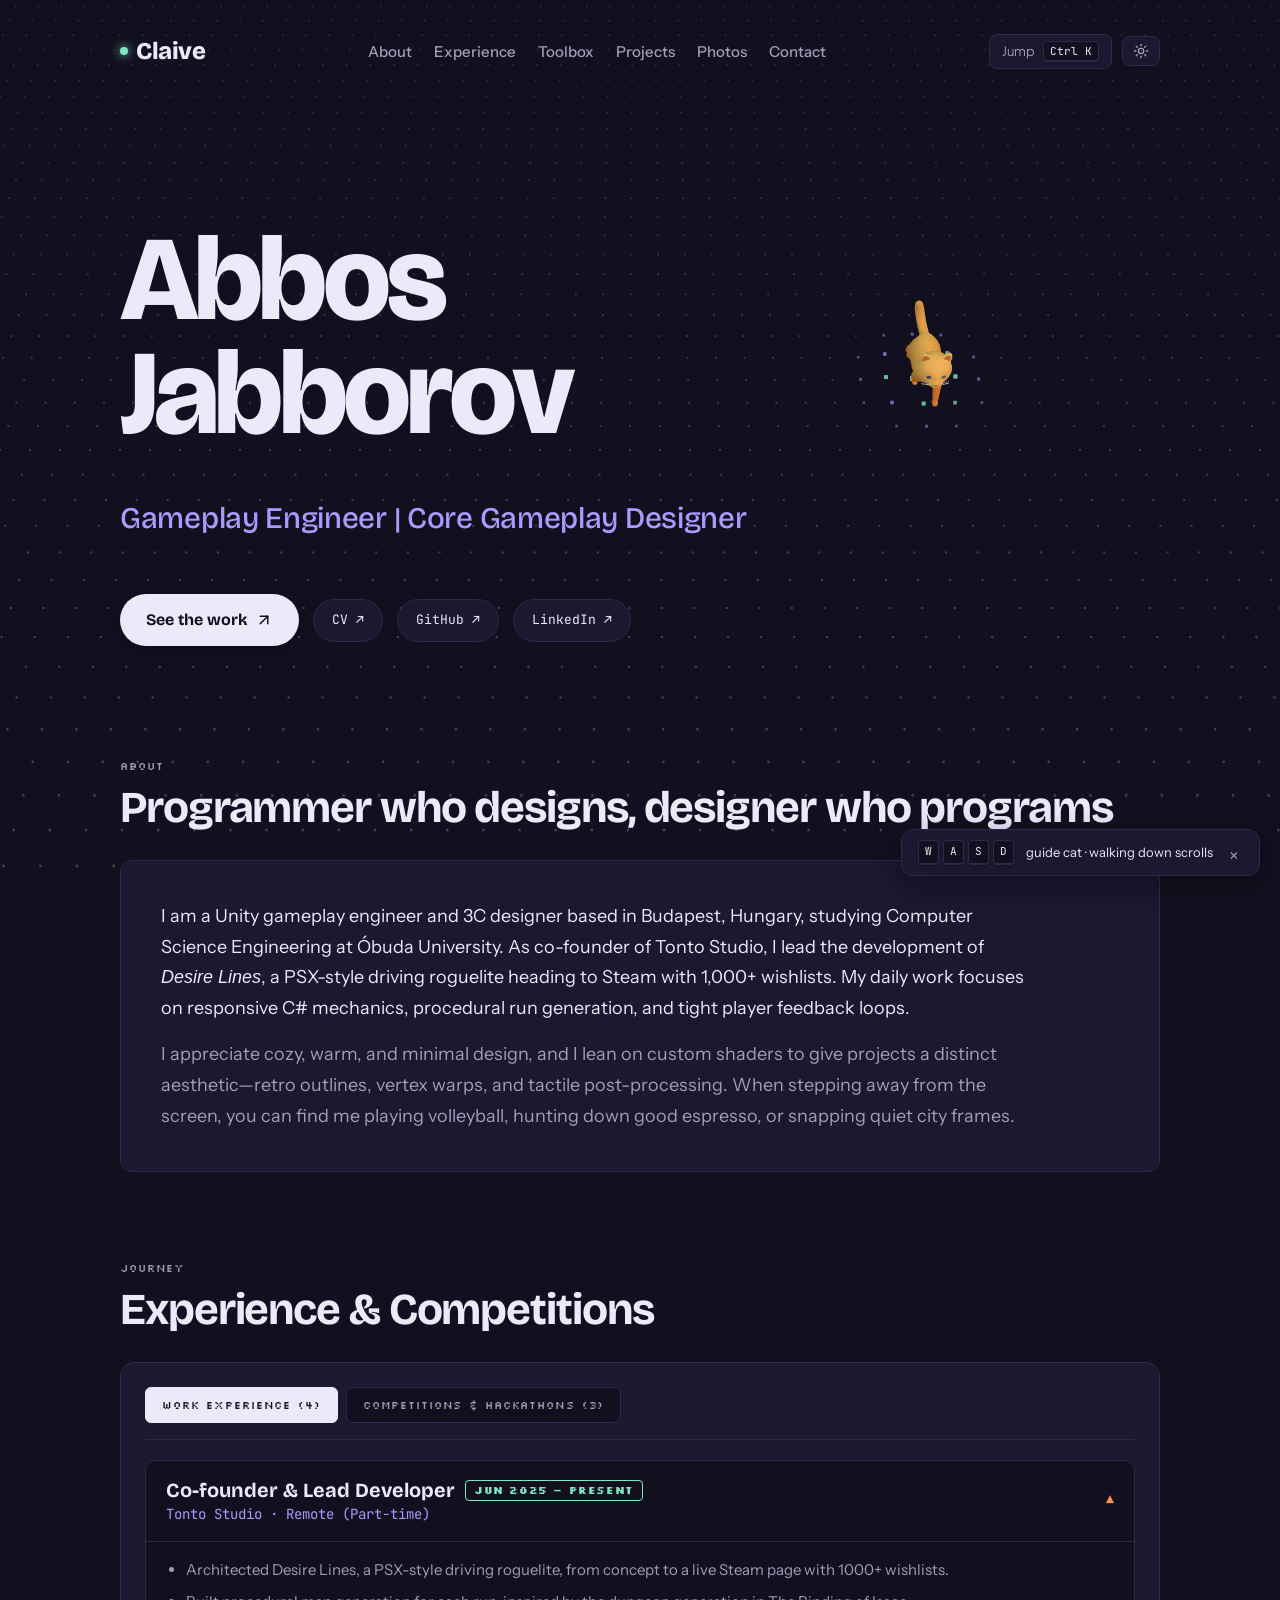
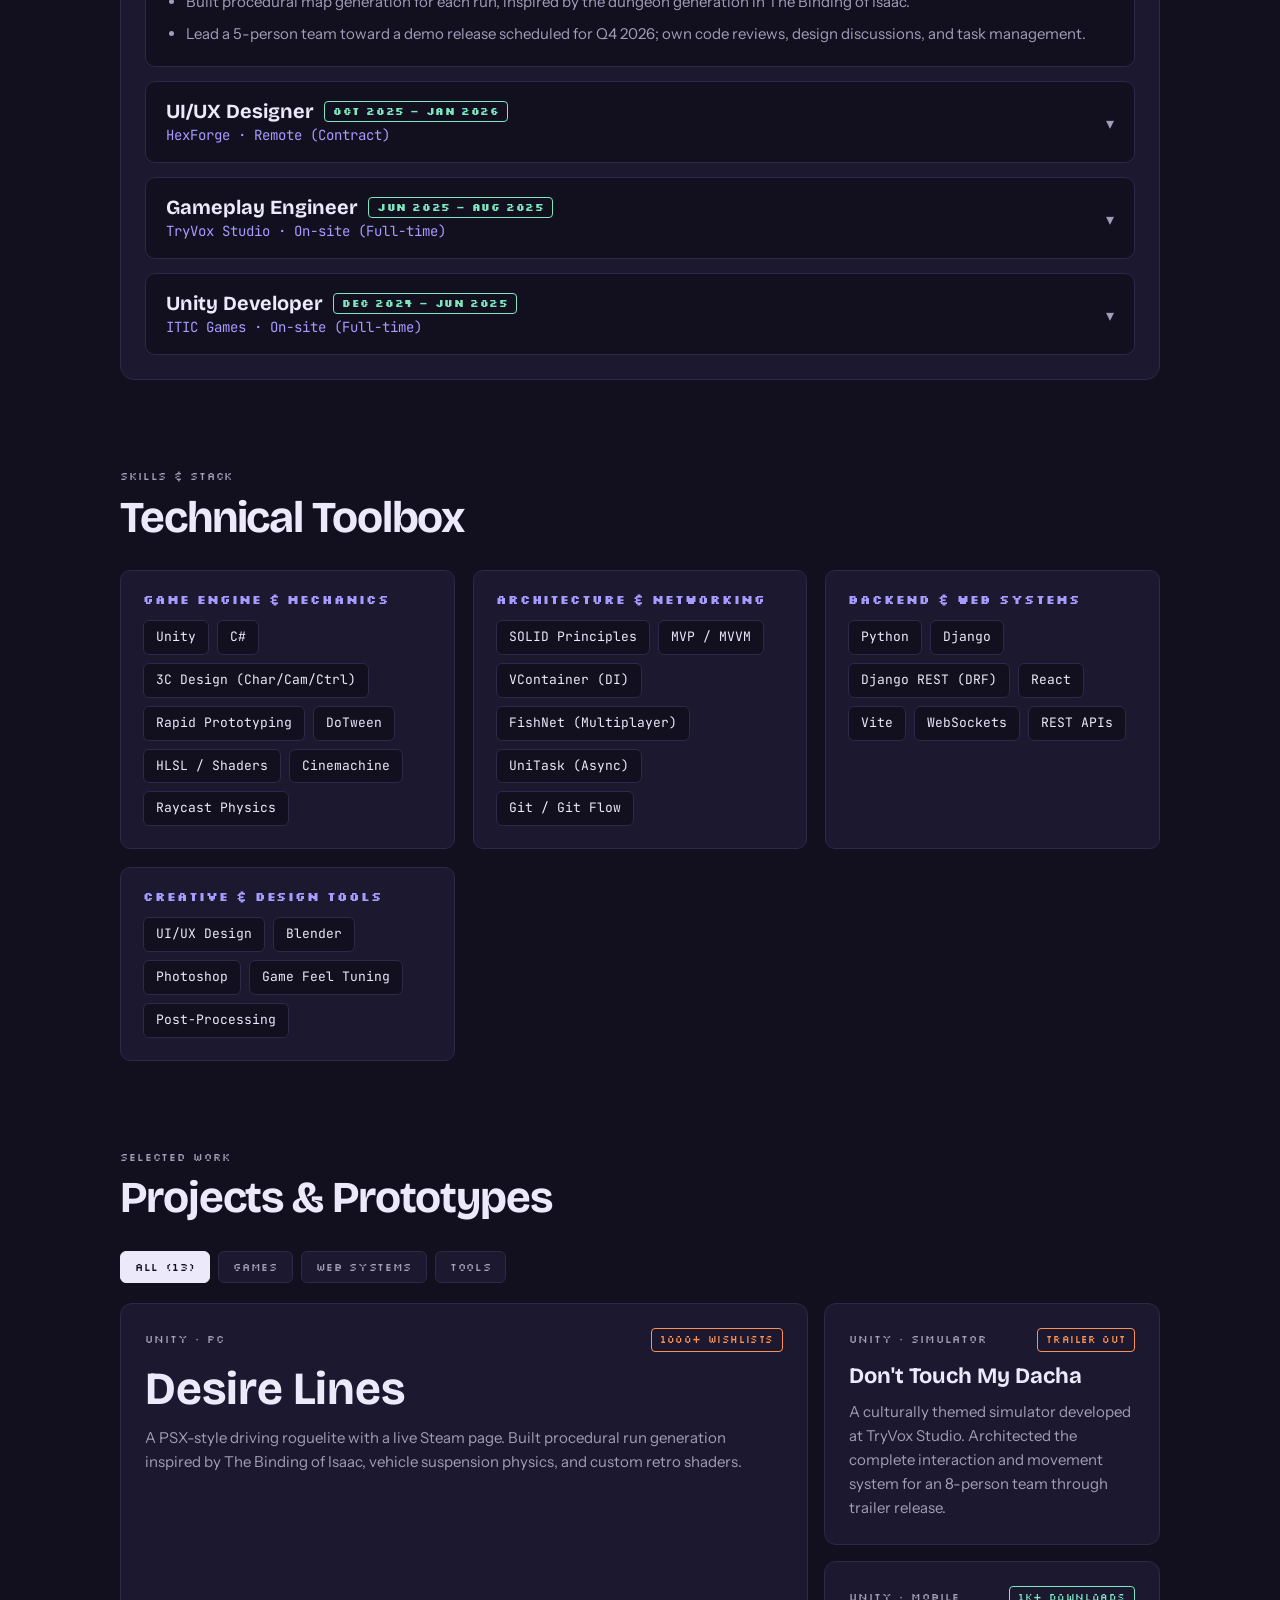
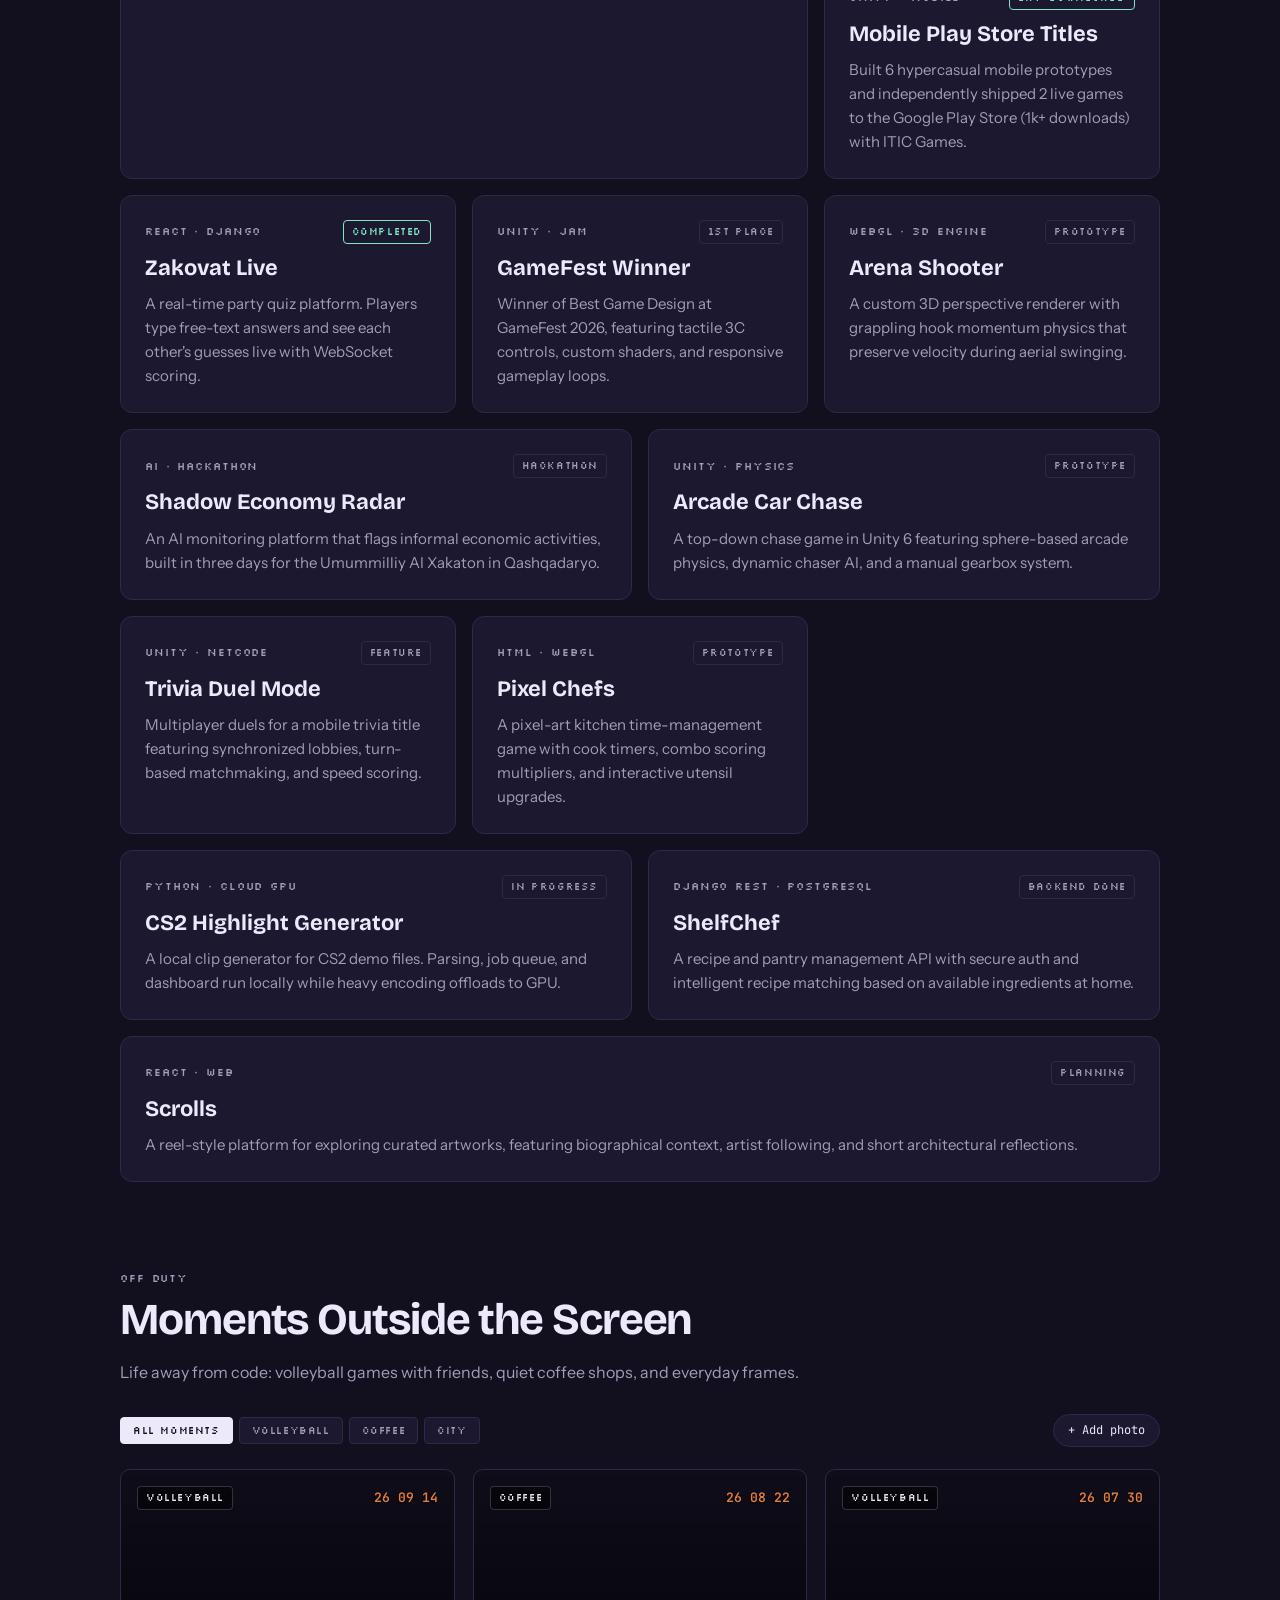
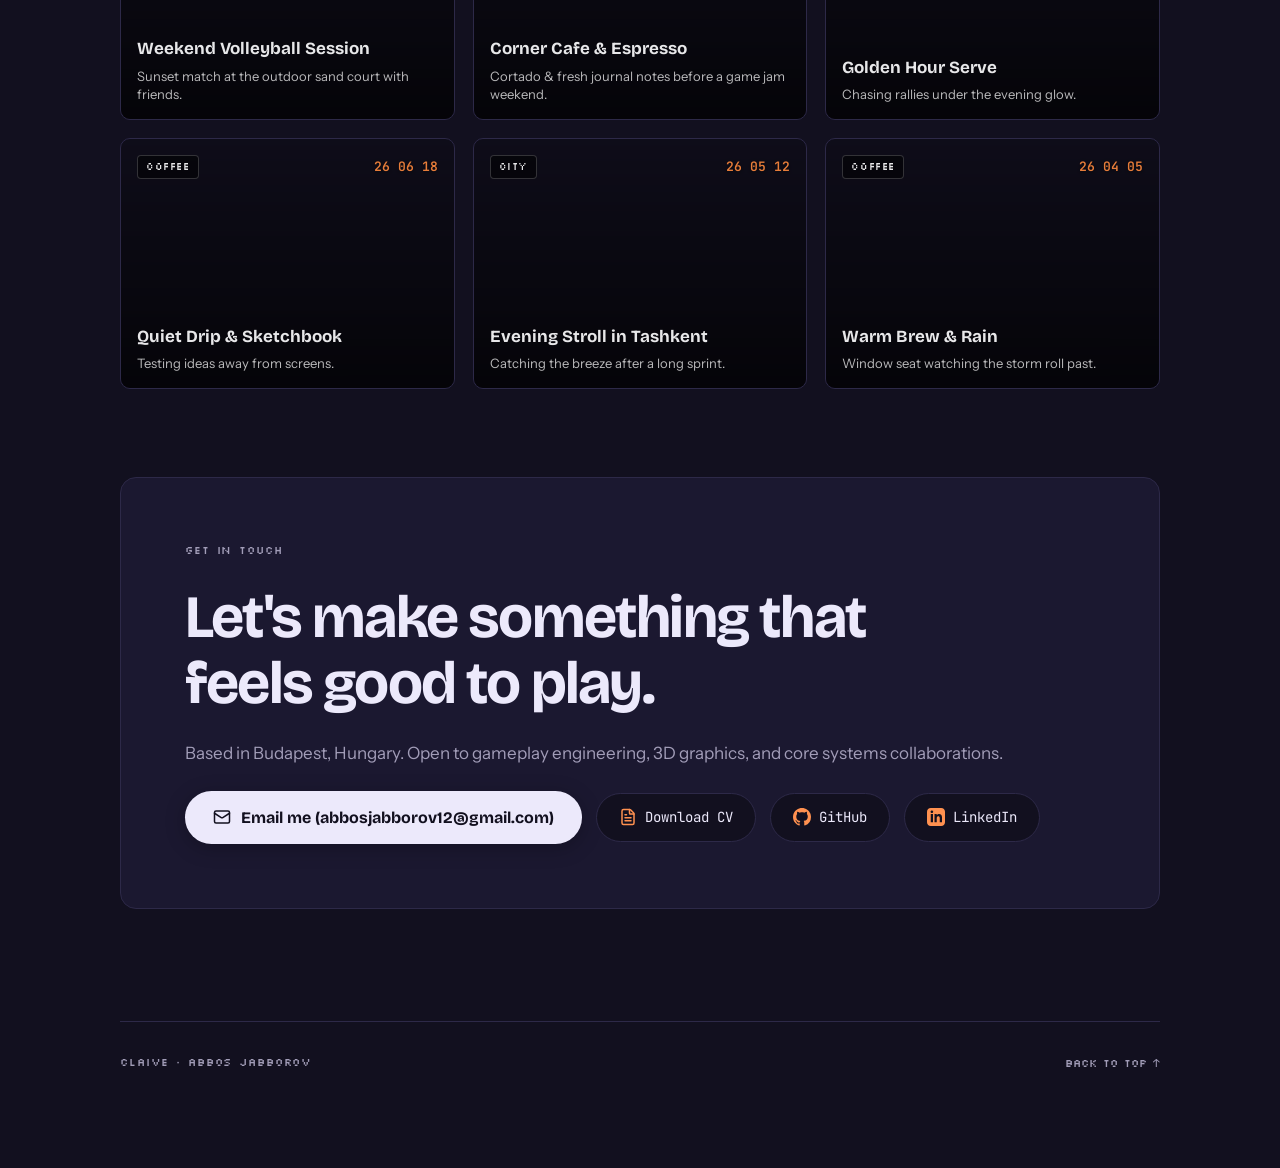
==== commit b2ade001: "deploy: 51ebd44d0c4f8a5e6afae1cca0da27901db4ef85" ====
--- a/index.html
+++ b/index.html
@@ -11,7 +11,7 @@
         />
         <meta name="viewport" content="width=device-width, initial-scale=1.0" />
         <title>Claive // Abbos Jabborov</title>
-      <script type="module" crossorigin src="/assets/index-3fjqHJ1M.js"></script>
+      <script type="module" crossorigin src="/assets/index-B8_2mzk4.js"></script>
       <link rel="stylesheet" crossorigin href="/assets/index-BLCFoeMP.css">
     </head>
     <body>
